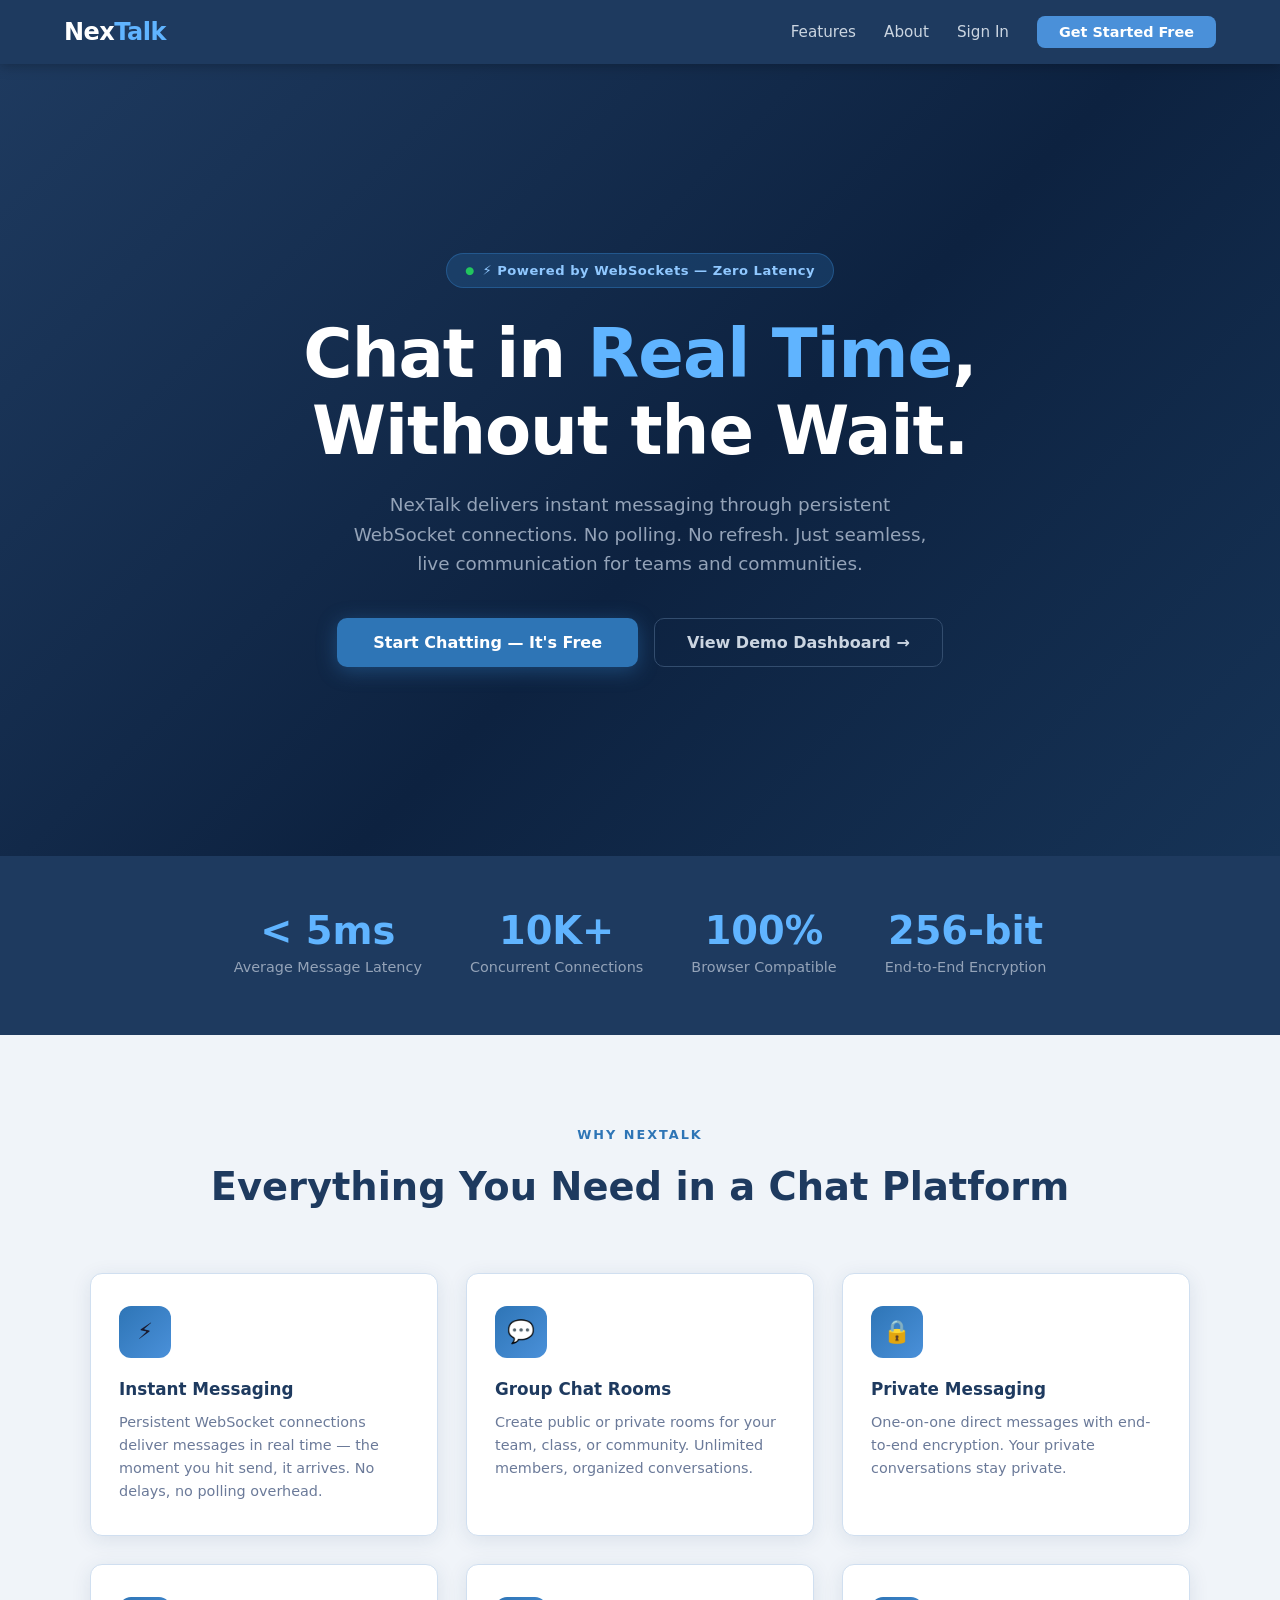
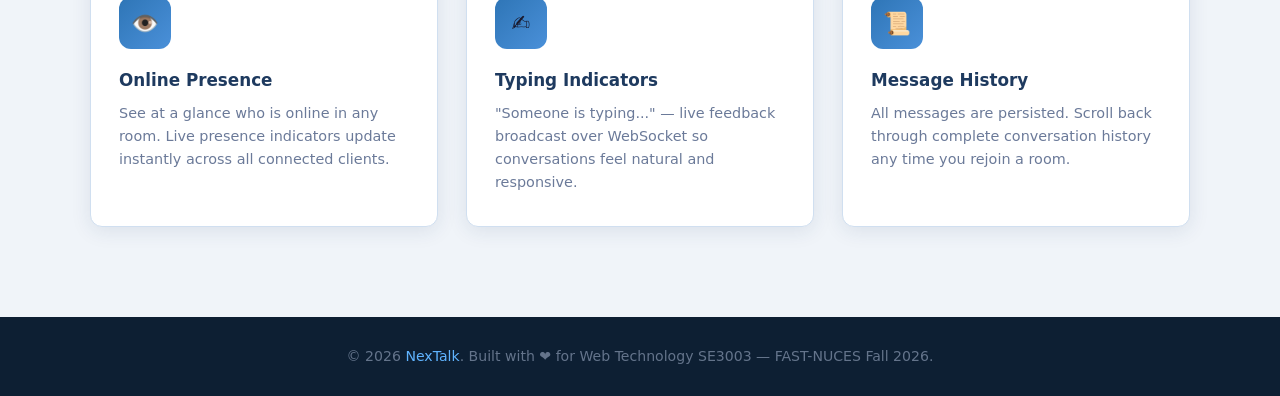
==== html_pages/index.html @ dfcf2781 "feat: NexTalk Phase 1 + Deliverable 2 — Chat Room CRUD Module Phase 1 (existing): - PDO database con" ====
<!DOCTYPE html>
<html lang="en">
<head>
  <meta charset="UTF-8" />
  <meta name="viewport" content="width=device-width, initial-scale=1.0" />
  <title>NexTalk — Real-Time Chat Platform</title>
  <link rel="stylesheet" href="style.css" />
</head>
<body>

  <!-- ── Navigation ── -->
  <nav class="nav">
    <div class="nav-logo">Nex<span>Talk</span></div>
    <div class="nav-links">
      <a href="#features">Features</a>
      <a href="#about">About</a>
      <!-- Auth-aware links (updated by JS) -->
      <a href="auth.html" id="nav-auth-link">Sign In</a>
      <button class="btn-nav" id="nav-cta-btn" onclick="location.href='auth.html'">Get Started Free</button>
    </div>
  </nav>

  <!-- ── Hero ── -->
  <section class="hero">
    <div class="hero-badge">⚡ Powered by WebSockets — Zero Latency</div>
    <h1>Chat in <span>Real Time</span>,<br>Without the Wait.</h1>
    <p>NexTalk delivers instant messaging through persistent WebSocket connections. No polling. No refresh. Just seamless, live communication for teams and communities.</p>
    <div class="hero-cta">
      <button class="btn-primary" id="hero-primary-btn" onclick="location.href='auth.html'">Start Chatting — It's Free</button>
      <button class="btn-outline" onclick="location.href='dashboard.html'">View Demo Dashboard →</button>
    </div>
  </section>

  <!-- ── Stats Bar ── -->
  <div class="stats-bar">
    <div class="stat">
      <div class="stat-num">&lt; 5ms</div>
      <div class="stat-label">Average Message Latency</div>
    </div>
    <div class="stat">
      <div class="stat-num">10K+</div>
      <div class="stat-label">Concurrent Connections</div>
    </div>
    <div class="stat">
      <div class="stat-num">100%</div>
      <div class="stat-label">Browser Compatible</div>
    </div>
    <div class="stat">
      <div class="stat-num">256-bit</div>
      <div class="stat-label">End-to-End Encryption</div>
    </div>
  </div>

  <!-- ── Features ── -->
  <section class="features" id="features">
    <div class="section-label">Why NexTalk</div>
    <h2 class="section-title">Everything You Need in a Chat Platform</h2>
    <div class="features-grid">

      <div class="feature-card">
        <div class="feature-icon">⚡</div>
        <h3>Instant Messaging</h3>
        <p>Persistent WebSocket connections deliver messages in real time — the moment you hit send, it arrives. No delays, no polling overhead.</p>
      </div>

      <div class="feature-card">
        <div class="feature-icon">💬</div>
        <h3>Group Chat Rooms</h3>
        <p>Create public or private rooms for your team, class, or community. Unlimited members, organized conversations.</p>
      </div>

      <div class="feature-card">
        <div class="feature-icon">🔒</div>
        <h3>Private Messaging</h3>
        <p>One-on-one direct messages with end-to-end encryption. Your private conversations stay private.</p>
      </div>

      <div class="feature-card">
        <div class="feature-icon">👁️</div>
        <h3>Online Presence</h3>
        <p>See at a glance who is online in any room. Live presence indicators update instantly across all connected clients.</p>
      </div>

      <div class="feature-card">
        <div class="feature-icon">✍️</div>
        <h3>Typing Indicators</h3>
        <p>"Someone is typing..." — live feedback broadcast over WebSocket so conversations feel natural and responsive.</p>
      </div>

      <div class="feature-card">
        <div class="feature-icon">📜</div>
        <h3>Message History</h3>
        <p>All messages are persisted. Scroll back through complete conversation history any time you rejoin a room.</p>
      </div>

    </div>
  </section>

  <!-- ── Footer ── -->
  <footer>
    <p>© 2026 <span>NexTalk</span>. Built with ❤️ for Web Technology SE3003 — FAST-NUCES Fall 2026.</p>
  </footer>

  <script>
    // ── Check if user is logged in and update navigation ──
    (async function updateNavForAuth() {
      try {
        const res = await fetch('../api/check_auth.php');
        const data = await res.json();

        if (data.authenticated) {
          const user = data.user;

          // Update nav link
          const navLink = document.getElementById('nav-auth-link');
          navLink.textContent = 'Dashboard';
          navLink.href = 'dashboard.html';

          // Update nav CTA button → Logout
          const navCta = document.getElementById('nav-cta-btn');
          navCta.textContent = 'Logout';
          navCta.style.background = 'rgba(231,76,60,.8)';
          navCta.onclick = async function() {
            await fetch('../api/logout.php');
            location.reload();
          };

          // Update hero primary button
          const heroBtn = document.getElementById('hero-primary-btn');
          heroBtn.textContent = 'Go to Dashboard →';
          heroBtn.onclick = function() { location.href = 'dashboard.html'; };
        }
      } catch (e) { /* Not logged in — keep default links */ }
    })();
  </script>

</body>
</html>
---- html_pages/style.css ----
/* =============================================
   NexTalk — Shared Stylesheet
   Web Technology SE3003 | Fall 2026
   ============================================= */

/* --- Reset & Base --- */
*,
*::before,
*::after {
  box-sizing: border-box;
  margin: 0;
  padding: 0;
}

:root {
  --navy: #1e3a5f;
  --blue: #2e75b6;
  --blue-lt: #4a90d9;
  --bg: #f0f4f9;
  --sidebar-bg: #1b2b3a;
  --card: #ffffff;
  --border: #d0dff0;
  --text: #1a1a2e;
  --muted: #6b7a99;
  --online: #22c55e;
  --danger: #e74c3c;
  --shadow: 0 4px 20px rgba(30, 58, 95, 0.1);
  --radius: 12px;
  --font: "Segoe UI", system-ui, -apple-system, sans-serif;
}

body {
  font-family: var(--font);
  background: var(--bg);
  color: var(--text);
  line-height: 1.6;
}
a {
  color: var(--blue);
  text-decoration: none;
}
a:hover {
  text-decoration: underline;
}
img {
  display: block;
  max-width: 100%;
}
button {
  cursor: pointer;
  font-family: var(--font);
}

/* --- Utility --- */
.flex {
  display: flex;
}
.flex-col {
  flex-direction: column;
}
.items-center {
  align-items: center;
}
.justify-between {
  justify-content: space-between;
}
.gap-8 {
  gap: 8px;
}
.gap-16 {
  gap: 16px;
}
.text-center {
  text-align: center;
}
.fw-bold {
  font-weight: 700;
}
.muted {
  color: var(--muted);
  font-size: 0.875rem;
}

/* =============================================
   LANDING PAGE (index.html)
   ============================================= */

/* Navbar */
.nav {
  position: sticky;
  top: 0;
  z-index: 100;
  background: var(--navy);
  padding: 0 5%;
  display: flex;
  align-items: center;
  justify-content: space-between;
  height: 64px;
  box-shadow: 0 2px 12px rgba(0, 0, 0, 0.25);
}
.nav-logo {
  font-size: 1.5rem;
  font-weight: 800;
  color: #fff;
  letter-spacing: -0.5px;
}
.nav-logo span {
  color: #60b4ff;
}
.nav-links {
  display: flex;
  gap: 28px;
  align-items: center;
}
.nav-links a {
  color: #cbd5e1;
  font-size: 0.95rem;
  transition: color 0.2s;
}
.nav-links a:hover {
  color: #fff;
  text-decoration: none;
}
.btn-nav {
  background: var(--blue-lt);
  color: #fff;
  padding: 8px 22px;
  border-radius: 8px;
  border: none;
  font-size: 0.9rem;
  font-weight: 600;
  transition: background 0.2s;
}
.btn-nav:hover {
  background: #3b82c4;
}

/* Hero */
.hero {
  min-height: 88vh;
  background: linear-gradient(
    135deg,
    var(--navy) 0%,
    #0d2240 55%,
    #163356 100%
  );
  display: flex;
  align-items: center;
  justify-content: center;
  text-align: center;
  padding: 60px 5%;
  flex-direction: column;
}
.hero-badge {
  display: inline-flex;
  align-items: center;
  gap: 8px;
  background: rgba(46, 117, 182, 0.25);
  border: 1px solid rgba(46, 117, 182, 0.5);
  color: #90c8ff;
  padding: 6px 18px;
  border-radius: 999px;
  font-size: 0.82rem;
  font-weight: 600;
  letter-spacing: 0.5px;
  margin-bottom: 28px;
}
.hero-badge::before {
  content: "●";
  color: var(--online);
  font-size: 0.65rem;
}
.hero h1 {
  font-size: clamp(2.4rem, 6vw, 4.2rem);
  font-weight: 800;
  color: #fff;
  line-height: 1.15;
  margin-bottom: 20px;
  letter-spacing: -1px;
}
.hero h1 span {
  color: #60b4ff;
}
.hero p {
  font-size: 1.15rem;
  color: #94a3b8;
  max-width: 580px;
  margin: 0 auto 40px;
}
.hero-cta {
  display: flex;
  gap: 16px;
  justify-content: center;
  flex-wrap: wrap;
}
.btn-primary {
  background: var(--blue);
  color: #fff;
  padding: 14px 36px;
  border-radius: 10px;
  border: none;
  font-size: 1rem;
  font-weight: 700;
  box-shadow: 0 4px 20px rgba(46, 117, 182, 0.45);
  transition:
    transform 0.15s,
    box-shadow 0.15s;
}
.btn-primary:hover {
  transform: translateY(-2px);
  box-shadow: 0 8px 28px rgba(46, 117, 182, 0.55);
}
.btn-outline {
  background: transparent;
  color: #cbd5e1;
  padding: 14px 32px;
  border-radius: 10px;
  border: 1.5px solid #334d6e;
  font-size: 1rem;
  font-weight: 600;
  transition:
    border-color 0.2s,
    color 0.2s;
}
.btn-outline:hover {
  border-color: #60b4ff;
  color: #fff;
}

/* Features */
.features {
  padding: 90px 5%;
}
.section-label {
  text-align: center;
  color: var(--blue);
  font-size: 0.8rem;
  font-weight: 700;
  letter-spacing: 2px;
  text-transform: uppercase;
  margin-bottom: 10px;
}
.section-title {
  text-align: center;
  font-size: clamp(1.6rem, 4vw, 2.4rem);
  font-weight: 800;
  color: var(--navy);
  margin-bottom: 56px;
}
.features-grid {
  display: grid;
  grid-template-columns: repeat(auto-fit, minmax(260px, 1fr));
  gap: 28px;
  max-width: 1100px;
  margin: 0 auto;
}
.feature-card {
  background: var(--card);
  border: 1px solid var(--border);
  border-radius: var(--radius);
  padding: 32px 28px;
  box-shadow: var(--shadow);
  transition:
    transform 0.2s,
    box-shadow 0.2s;
}
.feature-card:hover {
  transform: translateY(-4px);
  box-shadow: 0 12px 32px rgba(30, 58, 95, 0.15);
}
.feature-icon {
  width: 52px;
  height: 52px;
  border-radius: 12px;
  background: linear-gradient(135deg, var(--blue), var(--blue-lt));
  display: flex;
  align-items: center;
  justify-content: center;
  font-size: 1.4rem;
  margin-bottom: 18px;
}
.feature-card h3 {
  font-size: 1.05rem;
  font-weight: 700;
  color: var(--navy);
  margin-bottom: 8px;
}
.feature-card p {
  font-size: 0.9rem;
  color: var(--muted);
  line-height: 1.6;
}

/* Stats bar */
.stats-bar {
  background: var(--navy);
  padding: 56px 5%;
  display: flex;
  justify-content: center;
  flex-wrap: wrap;
  gap: 48px;
}
.stat {
  text-align: center;
}
.stat-num {
  font-size: 2.4rem;
  font-weight: 800;
  color: #60b4ff;
  line-height: 1;
}
.stat-label {
  color: #94a3b8;
  font-size: 0.9rem;
  margin-top: 6px;
}

/* Footer */
footer {
  background: #0d1f33;
  color: #64748b;
  text-align: center;
  padding: 28px 5%;
  font-size: 0.88rem;
}
footer span {
  color: #60b4ff;
}

/* =============================================
   AUTH PAGE (auth.html)
   ============================================= */
.auth-page {
  min-height: 100vh;
  background: linear-gradient(135deg, var(--navy) 0%, #0d2240 100%);
  display: flex;
  align-items: center;
  justify-content: center;
  padding: 40px 16px;
}
.auth-card {
  background: #fff;
  border-radius: 20px;
  width: 100%;
  max-width: 460px;
  padding: 44px 40px;
  box-shadow: 0 24px 64px rgba(0, 0, 0, 0.35);
}
.auth-logo {
  text-align: center;
  margin-bottom: 8px;
}
.auth-logo .logo-text {
  font-size: 2rem;
  font-weight: 800;
  color: var(--navy);
}
.auth-logo .logo-text span {
  color: var(--blue);
}
.auth-subtitle {
  text-align: center;
  color: var(--muted);
  font-size: 0.9rem;
  margin-bottom: 28px;
}

/* Tabs */
.auth-tabs {
  display: flex;
  gap: 0;
  margin-bottom: 32px;
  border-radius: 10px;
  overflow: hidden;
  border: 1.5px solid var(--border);
}
.auth-tab {
  flex: 1;
  padding: 11px;
  text-align: center;
  font-size: 0.95rem;
  font-weight: 600;
  cursor: pointer;
  background: #f8fafd;
  color: var(--muted);
  border: none;
  transition:
    background 0.2s,
    color 0.2s;
}
.auth-tab.active {
  background: var(--blue);
  color: #fff;
}

/* Form elements */
.form-group {
  margin-bottom: 20px;
}
.form-label {
  display: block;
  font-size: 0.85rem;
  font-weight: 600;
  color: var(--navy);
  margin-bottom: 7px;
}
.form-input {
  width: 100%;
  padding: 12px 14px;
  border: 1.5px solid var(--border);
  border-radius: 9px;
  font-size: 0.95rem;
  font-family: var(--font);
  color: var(--text);
  background: #f8fafd;
  transition:
    border-color 0.2s,
    box-shadow 0.2s;
  outline: none;
}
.form-input:focus {
  border-color: var(--blue);
  box-shadow: 0 0 0 3px rgba(46, 117, 182, 0.12);
  background: #fff;
}
.form-row {
  display: grid;
  grid-template-columns: 1fr 1fr;
  gap: 14px;
}
.btn-submit {
  width: 100%;
  padding: 13px;
  background: linear-gradient(135deg, var(--navy), var(--blue));
  color: #fff;
  border: none;
  border-radius: 10px;
  font-size: 1rem;
  font-weight: 700;
  letter-spacing: 0.3px;
  margin-top: 8px;
  transition:
    opacity 0.2s,
    transform 0.15s;
  box-shadow: 0 4px 18px rgba(30, 58, 95, 0.3);
}
.btn-submit:hover {
  opacity: 0.92;
  transform: translateY(-1px);
}
.form-footer {
  text-align: center;
  margin-top: 20px;
  font-size: 0.88rem;
  color: var(--muted);
}
.form-footer a {
  color: var(--blue);
  font-weight: 600;
}
.divider {
  display: flex;
  align-items: center;
  gap: 12px;
  margin: 20px 0;
}
.divider::before,
.divider::after {
  content: "";
  flex: 1;
  height: 1px;
  background: var(--border);
}
.divider span {
  color: var(--muted);
  font-size: 0.8rem;
}
.checkbox-row {
  display: flex;
  align-items: center;
  gap: 8px;
  margin-bottom: 20px;
}
.checkbox-row input {
  accent-color: var(--blue);
  width: 16px;
  height: 16px;
}
.checkbox-row label {
  font-size: 0.87rem;
  color: var(--muted);
}
.form-panel {
  display: none;
}
.form-panel.active {
  display: block;
}

/* =============================================
   DASHBOARD PAGE (dashboard.html)
   ============================================= */
.app-shell {
  display: flex;
  height: 100vh;
  overflow: hidden;
  background: var(--sidebar-bg);
}

/* Sidebar */
.sidebar {
  width: 280px;
  flex-shrink: 0;
  background: #1b2b3a;
  display: flex;
  flex-direction: column;
  border-right: 1px solid rgba(255, 255, 255, 0.07);
}
.sidebar-header {
  padding: 18px 20px;
  display: flex;
  align-items: center;
  justify-content: space-between;
  border-bottom: 1px solid rgba(255, 255, 255, 0.07);
}
.sidebar-logo {
  font-size: 1.3rem;
  font-weight: 800;
  color: #fff;
}
.sidebar-logo span {
  color: #60b4ff;
}
.sidebar-search {
  padding: 14px 16px;
  border-bottom: 1px solid rgba(255, 255, 255, 0.07);
}
.search-input {
  width: 100%;
  background: rgba(255, 255, 255, 0.07);
  border: 1px solid rgba(255, 255, 255, 0.1);
  border-radius: 8px;
  padding: 8px 12px;
  color: #cbd5e1;
  font-size: 0.875rem;
  outline: none;
  font-family: var(--font);
}
.search-input::placeholder {
  color: #64748b;
}
.search-input:focus {
  border-color: rgba(46, 117, 182, 0.6);
  background: rgba(255, 255, 255, 0.1);
}

.sidebar-section {
  padding: 14px 16px 6px;
  font-size: 0.72rem;
  font-weight: 700;
  text-transform: uppercase;
  letter-spacing: 1.2px;
  color: #4a6178;
}
.room-list {
  flex: 1;
  overflow-y: auto;
  padding-bottom: 10px;
}
.room-item {
  display: flex;
  align-items: center;
  gap: 12px;
  padding: 10px 16px;
  cursor: pointer;
  border-radius: 8px;
  margin: 2px 8px;
  transition: background 0.15s;
}
.room-item:hover {
  background: rgba(255, 255, 255, 0.06);
}
.room-item.active {
  background: rgba(46, 117, 182, 0.25);
  border-left: 3px solid var(--blue);
}
.room-avatar {
  width: 38px;
  height: 38px;
  border-radius: 10px;
  background: linear-gradient(135deg, var(--blue), var(--blue-lt));
  display: flex;
  align-items: center;
  justify-content: center;
  font-size: 0.95rem;
  flex-shrink: 0;
  position: relative;
}
.room-avatar.user-av {
  border-radius: 50%;
}
.online-dot {
  position: absolute;
  bottom: 0;
  right: 0;
  width: 10px;
  height: 10px;
  border-radius: 50%;
  background: var(--online);
  border: 2px solid #1b2b3a;
}
.room-info {
  flex: 1;
  min-width: 0;
}
.room-name {
  font-size: 0.9rem;
  font-weight: 600;
  color: #e2e8f0;
  white-space: nowrap;
  overflow: hidden;
  text-overflow: ellipsis;
}
.room-preview {
  font-size: 0.78rem;
  color: #64748b;
  white-space: nowrap;
  overflow: hidden;
  text-overflow: ellipsis;
}
.room-meta {
  display: flex;
  flex-direction: column;
  align-items: flex-end;
  gap: 4px;
}
.room-time {
  font-size: 0.72rem;
  color: #4a6178;
}
.unread-badge {
  background: var(--blue);
  color: #fff;
  font-size: 0.7rem;
  font-weight: 700;
  padding: 1px 7px;
  border-radius: 999px;
}

/* User profile at sidebar bottom */
.sidebar-user {
  padding: 14px 16px;
  border-top: 1px solid rgba(255, 255, 255, 0.07);
  display: flex;
  align-items: center;
  gap: 12px;
}
.user-av-sm {
  width: 36px;
  height: 36px;
  border-radius: 50%;
  background: linear-gradient(135deg, #e74c3c, #c0392b);
  display: flex;
  align-items: center;
  justify-content: center;
  font-size: 0.85rem;
  color: #fff;
  font-weight: 700;
  flex-shrink: 0;
}
.user-info {
  flex: 1;
  min-width: 0;
}
.user-name {
  font-size: 0.875rem;
  font-weight: 600;
  color: #e2e8f0;
}
.user-role-badge {
  display: inline-flex;
  align-items: center;
  gap: 6px;
  margin-top: 2px;
  background: rgba(96, 180, 255, 0.16);
  border: 1px solid rgba(96, 180, 255, 0.32);
  color: #a7d4ff;
  border-radius: 999px;
  padding: 1px 8px;
  font-size: 0.68rem;
  font-weight: 700;
  letter-spacing: 0.3px;
  text-transform: uppercase;
}
.user-status {
  font-size: 0.75rem;
  color: var(--online);
}

/* Chat Area */
.chat-area {
  flex: 1;
  display: flex;
  flex-direction: column;
  background: var(--bg);
  overflow: hidden;
}
.chat-header {
  padding: 16px 24px;
  background: var(--card);
  border-bottom: 1px solid var(--border);
  display: flex;
  align-items: center;
  justify-content: space-between;
  box-shadow: 0 1px 4px rgba(0, 0, 0, 0.06);
}
.chat-header-info {
  display: flex;
  align-items: center;
  gap: 12px;
}
.chat-room-icon {
  width: 42px;
  height: 42px;
  border-radius: 10px;
  background: linear-gradient(135deg, var(--navy), var(--blue));
  display: flex;
  align-items: center;
  justify-content: center;
  font-size: 1.1rem;
  color: #fff;
}
.chat-room-name {
  font-size: 1rem;
  font-weight: 700;
  color: var(--navy);
}
.chat-room-meta {
  font-size: 0.8rem;
  color: var(--muted);
}
.chat-actions {
  display: flex;
  gap: 10px;
}
.icon-btn {
  width: 36px;
  height: 36px;
  border-radius: 8px;
  border: 1.5px solid var(--border);
  background: var(--card);
  display: flex;
  align-items: center;
  justify-content: center;
  font-size: 0.95rem;
  color: var(--muted);
  transition:
    background 0.15s,
    color 0.15s;
}
.icon-btn:hover {
  background: var(--bg);
  color: var(--navy);
}

/* Messages */
.messages-area {
  flex: 1;
  overflow-y: auto;
  padding: 24px;
  display: flex;
  flex-direction: column;
  gap: 18px;
}
.msg-group {
  display: flex;
  gap: 12px;
  align-items: flex-start;
}
.msg-group.own {
  flex-direction: row-reverse;
}
.msg-av {
  width: 36px;
  height: 36px;
  border-radius: 50%;
  display: flex;
  align-items: center;
  justify-content: center;
  font-size: 0.85rem;
  font-weight: 700;
  flex-shrink: 0;
  color: #fff;
}
.msg-body {
  max-width: 65%;
  display: flex;
  flex-direction: column;
  gap: 4px;
}
.msg-group.own .msg-body {
  align-items: flex-end;
}
.msg-sender {
  font-size: 0.78rem;
  font-weight: 600;
  color: var(--muted);
  padding: 0 4px;
}
.msg-bubble {
  background: var(--card);
  border: 1px solid var(--border);
  border-radius: 16px 16px 16px 4px;
  padding: 10px 16px;
  font-size: 0.9rem;
  line-height: 1.55;
  box-shadow: 0 1px 4px rgba(0, 0, 0, 0.06);
}
.msg-group.own .msg-bubble {
  background: linear-gradient(135deg, var(--navy), var(--blue));
  color: #fff;
  border: none;
  border-radius: 16px 16px 4px 16px;
}
.msg-time {
  font-size: 0.72rem;
  color: var(--muted);
  padding: 0 4px;
}

/* Typing indicator */
.typing-indicator {
  padding: 0 24px 8px;
  font-size: 0.8rem;
  color: var(--muted);
  min-height: 24px;
  display: flex;
  align-items: center;
  gap: 6px;
}
.typing-dots span {
  display: inline-block;
  width: 6px;
  height: 6px;
  border-radius: 50%;
  background: var(--muted);
  margin: 0 1px;
  animation: bounce 0.9s infinite ease-in-out;
}
.typing-dots span:nth-child(2) {
  animation-delay: 0.15s;
}
.typing-dots span:nth-child(3) {
  animation-delay: 0.3s;
}
@keyframes bounce {
  0%,
  80%,
  100% {
    transform: translateY(0);
  }
  40% {
    transform: translateY(-5px);
  }
}

/* Input area */
.chat-input-area {
  padding: 16px 24px;
  background: var(--card);
  border-top: 1px solid var(--border);
  display: flex;
  align-items: center;
  gap: 12px;
}
.chat-input {
  flex: 1;
  border: 1.5px solid var(--border);
  border-radius: 10px;
  padding: 11px 16px;
  font-size: 0.95rem;
  font-family: var(--font);
  outline: none;
  background: var(--bg);
  color: var(--text);
  transition: border-color 0.2s;
}
.chat-input:focus {
  border-color: var(--blue);
  background: #fff;
}
.send-btn {
  width: 42px;
  height: 42px;
  border-radius: 10px;
  background: var(--blue);
  border: none;
  color: #fff;
  display: flex;
  align-items: center;
  justify-content: center;
  font-size: 1rem;
  flex-shrink: 0;
  box-shadow: 0 2px 12px rgba(46, 117, 182, 0.4);
  transition:
    background 0.2s,
    transform 0.15s;
}
.send-btn:hover {
  background: var(--navy);
  transform: scale(1.05);
}

/* Right Panel */
.right-panel {
  width: 240px;
  flex-shrink: 0;
  background: var(--card);
  border-left: 1px solid var(--border);
  display: flex;
  flex-direction: column;
  overflow-y: auto;
}
.panel-section {
  padding: 18px 16px;
}
.panel-title {
  font-size: 0.72rem;
  font-weight: 700;
  text-transform: uppercase;
  letter-spacing: 1.2px;
  color: var(--muted);
  margin-bottom: 14px;
}
.member-item {
  display: flex;
  align-items: center;
  gap: 10px;
  padding: 7px 0;
}
.member-av {
  width: 30px;
  height: 30px;
  border-radius: 50%;
  display: flex;
  align-items: center;
  justify-content: center;
  font-size: 0.75rem;
  font-weight: 700;
  color: #fff;
  flex-shrink: 0;
  position: relative;
}
.member-name {
  font-size: 0.875rem;
  font-weight: 500;
  color: var(--text);
}
.member-role {
  font-size: 0.72rem;
  color: var(--muted);
}
.role-action-btn {
  width: 100%;
  border: 1px solid var(--border);
  background: var(--bg);
  color: var(--navy);
  border-radius: 8px;
  padding: 9px 10px;
  margin-bottom: 8px;
  font-size: 0.82rem;
  font-weight: 700;
  transition:
    background 0.2s,
    border-color 0.2s,
    transform 0.12s;
}
.role-action-btn:hover {
  background: #e7eff8;
  border-color: #b9cde5;
  transform: translateY(-1px);
}
.role-action-btn:disabled {
  cursor: not-allowed;
}
.panel-divider {
  height: 1px;
  background: var(--border);
  margin: 0 16px;
}

/* =============================================
   AUTH TOAST NOTIFICATIONS
   ============================================= */
.auth-toast {
  padding: 0;
  max-height: 0;
  overflow: hidden;
  border-radius: 9px;
  font-size: 0.88rem;
  font-weight: 600;
  text-align: center;
  transition: all 0.35s cubic-bezier(0.4, 0, 0.2, 1);
  margin-bottom: 0;
}
.auth-toast.visible {
  padding: 12px 16px;
  max-height: 80px;
  margin-bottom: 20px;
}
.auth-toast.error {
  background: rgba(231, 76, 60, 0.1);
  border: 1.5px solid rgba(231, 76, 60, 0.35);
  color: #c0392b;
}
.auth-toast.success {
  background: rgba(34, 197, 94, 0.1);
  border: 1.5px solid rgba(34, 197, 94, 0.35);
  color: #16a34a;
}

/* =============================================
   AUTH GUARD — Full-page loading screen
   ============================================= */
.auth-guard {
  position: fixed;
  inset: 0;
  z-index: 9999;
  background: linear-gradient(135deg, var(--navy) 0%, #0d2240 100%);
  display: flex;
  align-items: center;
  justify-content: center;
}
.guard-content {
  text-align: center;
  color: #94a3b8;
  font-size: 0.95rem;
}
.guard-logo {
  font-size: 2.2rem;
  font-weight: 800;
  color: #fff;
  margin-bottom: 28px;
  letter-spacing: -0.5px;
}
.guard-logo span {
  color: #60b4ff;
}

.guard-spinner {
  width: 40px;
  height: 40px;
  border: 3.5px solid rgba(255, 255, 255, 0.12);
  border-top-color: #60b4ff;
  border-radius: 50%;
  margin: 0 auto 18px;
  animation: spin 0.8s linear infinite;
}
@keyframes spin {
  to {
    transform: rotate(360deg);
  }
}

/* =============================================
   LOGOUT BUTTON (sidebar)
   ============================================= */
.logout-btn {
  transition:
    background 0.2s,
    transform 0.15s !important;
}
.logout-btn:hover {
  background: rgba(231, 76, 60, 0.3) !important;
  transform: scale(1.08);
}

/* =============================================
   MANAGE ROOMS PAGE (manage_rooms.html)
   ============================================= */

/* Page wrapper */
.rooms-page {
  min-height: 100vh;
  background: linear-gradient(160deg, #0d1f33 0%, #1b2b3a 40%, #0d2240 100%);
}

/* Navigation bar */
.rooms-nav {
  position: sticky;
  top: 0;
  z-index: 100;
  background: rgba(27, 43, 58, 0.95);
  backdrop-filter: blur(12px);
  padding: 0 28px;
  display: flex;
  align-items: center;
  justify-content: space-between;
  height: 60px;
  border-bottom: 1px solid rgba(255, 255, 255, 0.07);
  box-shadow: 0 2px 16px rgba(0, 0, 0, 0.3);
}
.rooms-nav-left {
  display: flex;
  align-items: center;
  gap: 14px;
}
.rooms-nav-divider {
  color: rgba(255, 255, 255, 0.15);
  font-size: 1.4rem;
  font-weight: 300;
}
.rooms-nav-title {
  color: #94a3b8;
  font-size: 0.9rem;
  font-weight: 600;
  letter-spacing: 0.3px;
}
.rooms-nav-right {
  display: flex;
  align-items: center;
  gap: 14px;
}
.rooms-nav-user {
  color: #64748b;
  font-size: 0.82rem;
  font-weight: 500;
}
.btn-back-dashboard {
  background: rgba(46, 117, 182, 0.15);
  border: 1px solid rgba(46, 117, 182, 0.35);
  color: #90c8ff;
  padding: 7px 16px;
  border-radius: 8px;
  font-size: 0.82rem;
  font-weight: 600;
  text-decoration: none;
  transition: all 0.2s;
}
.btn-back-dashboard:hover {
  background: rgba(46, 117, 182, 0.3);
  color: #fff;
  text-decoration: none;
}
.btn-logout-sm {
  width: 36px;
  height: 36px;
  border-radius: 8px;
  border: 1px solid rgba(231, 76, 60, 0.3);
  background: rgba(231, 76, 60, 0.1);
  color: #e74c3c;
  display: flex;
  align-items: center;
  justify-content: center;
  font-size: 0.95rem;
  cursor: pointer;
  transition: all 0.2s;
}
.btn-logout-sm:hover {
  background: rgba(231, 76, 60, 0.25);
  transform: scale(1.05);
}

/* Fixed toast for rooms page */
.rooms-toast-fixed {
  position: fixed;
  top: 72px;
  left: 50%;
  transform: translateX(-50%);
  z-index: 1000;
  min-width: 320px;
  max-width: 500px;
  box-shadow: 0 8px 32px rgba(0, 0, 0, 0.3);
}

/* Container layout */
.rooms-container {
  display: grid;
  grid-template-columns: 380px 1fr;
  gap: 24px;
  padding: 28px;
  max-width: 1400px;
  margin: 0 auto;
  align-items: start;
}

/* Cards */
.rooms-card {
  background: rgba(255, 255, 255, 0.04);
  border: 1px solid rgba(255, 255, 255, 0.08);
  border-radius: 16px;
  padding: 28px;
  backdrop-filter: blur(8px);
  box-shadow: 0 4px 24px rgba(0, 0, 0, 0.2);
}
.rooms-card-header {
  display: flex;
  align-items: center;
  gap: 14px;
  margin-bottom: 24px;
  padding-bottom: 18px;
  border-bottom: 1px solid rgba(255, 255, 255, 0.06);
}
.rooms-card-icon {
  width: 44px;
  height: 44px;
  border-radius: 12px;
  background: linear-gradient(135deg, var(--blue), var(--blue-lt));
  display: flex;
  align-items: center;
  justify-content: center;
  font-size: 1.2rem;
  flex-shrink: 0;
}
.rooms-card-title {
  font-size: 1.1rem;
  font-weight: 700;
  color: #e2e8f0;
  letter-spacing: -0.3px;
}
.rooms-card-subtitle {
  font-size: 0.8rem;
  color: #64748b;
  margin-top: 2px;
}

/* Form overrides for dark theme */
.rooms-page .form-label {
  color: #94a3b8;
}
.rooms-page .form-input {
  background: rgba(255, 255, 255, 0.06);
  border-color: rgba(255, 255, 255, 0.1);
  color: #e2e8f0;
}
.rooms-page .form-input::placeholder {
  color: #4a6178;
}
.rooms-page .form-input:focus {
  border-color: rgba(46, 117, 182, 0.6);
  box-shadow: 0 0 0 3px rgba(46, 117, 182, 0.15);
  background: rgba(255, 255, 255, 0.08);
}
.form-textarea {
  resize: vertical;
  min-height: 80px;
  font-family: var(--font);
}
.form-hint {
  font-size: 0.72rem;
  color: #4a6178;
  margin-top: 6px;
}
.required-star {
  color: #e74c3c;
}

/* Form actions */
.rooms-form-actions {
  display: flex;
  gap: 12px;
  margin-top: 8px;
}
.rooms-btn-submit {
  flex: 1;
}
.btn-cancel {
  padding: 12px 24px;
  background: rgba(255, 255, 255, 0.06);
  border: 1px solid rgba(255, 255, 255, 0.12);
  color: #94a3b8;
  border-radius: 10px;
  font-size: 0.9rem;
  font-weight: 600;
  cursor: pointer;
  transition: all 0.2s;
}
.btn-cancel:hover {
  background: rgba(255, 255, 255, 0.1);
  color: #e2e8f0;
}

/* Stats card */
.rooms-stats-card {
  margin-top: 20px;
  padding: 22px 28px;
}
.rooms-stats-grid {
  display: grid;
  grid-template-columns: 1fr 1fr;
  gap: 16px;
}
.rooms-stat-item {
  text-align: center;
  padding: 12px;
  background: rgba(46, 117, 182, 0.1);
  border: 1px solid rgba(46, 117, 182, 0.2);
  border-radius: 12px;
}
.rooms-stat-num {
  font-size: 1.8rem;
  font-weight: 800;
  color: #60b4ff;
  line-height: 1;
}
.rooms-stat-label {
  font-size: 0.72rem;
  color: #64748b;
  margin-top: 6px;
  font-weight: 600;
  text-transform: uppercase;
  letter-spacing: 0.5px;
}

/* Refresh button */
.btn-refresh {
  margin-left: auto;
  width: 36px;
  height: 36px;
  border-radius: 8px;
  border: 1px solid rgba(255, 255, 255, 0.1);
  background: rgba(255, 255, 255, 0.04);
  display: flex;
  align-items: center;
  justify-content: center;
  font-size: 0.95rem;
  cursor: pointer;
  transition: all 0.2s;
}
.btn-refresh:hover {
  background: rgba(255, 255, 255, 0.1);
  transform: rotate(180deg);
}

/* Search bar */
.rooms-search-bar {
  margin-bottom: 18px;
}
.rooms-search-input {
  background: rgba(255, 255, 255, 0.06) !important;
  border-color: rgba(255, 255, 255, 0.1) !important;
  color: #e2e8f0 !important;
}
.rooms-search-input::placeholder {
  color: #4a6178 !important;
}

/* Table */
.rooms-table-wrapper {
  overflow-x: auto;
  border-radius: 12px;
  border: 1px solid rgba(255, 255, 255, 0.06);
}
.rooms-table {
  width: 100%;
  border-collapse: collapse;
  font-size: 0.88rem;
}
.rooms-table thead {
  background: rgba(46, 117, 182, 0.15);
}
.rooms-table th {
  padding: 12px 16px;
  text-align: left;
  font-size: 0.72rem;
  font-weight: 700;
  color: #60b4ff;
  text-transform: uppercase;
  letter-spacing: 1px;
  border-bottom: 1px solid rgba(255, 255, 255, 0.08);
  white-space: nowrap;
}
.rooms-table td {
  padding: 14px 16px;
  color: #cbd5e1;
  border-bottom: 1px solid rgba(255, 255, 255, 0.04);
  vertical-align: middle;
}
.rooms-table tbody tr {
  transition: background 0.15s;
}
.rooms-table tbody tr:hover {
  background: rgba(46, 117, 182, 0.08);
}
.rooms-table tbody tr:last-child td {
  border-bottom: none;
}

/* Room row styles */
.room-row-id {
  color: #4a6178;
  font-weight: 600;
  font-size: 0.8rem;
}
.room-row-name {
  font-weight: 700;
  color: #e2e8f0;
  font-size: 0.92rem;
}
.room-row-desc {
  color: #64748b;
  font-size: 0.82rem;
  max-width: 200px;
  overflow: hidden;
  text-overflow: ellipsis;
  white-space: nowrap;
}
.room-creator-badge {
  display: inline-flex;
  align-items: center;
  background: rgba(96, 180, 255, 0.12);
  border: 1px solid rgba(96, 180, 255, 0.25);
  color: #a7d4ff;
  border-radius: 999px;
  padding: 3px 10px;
  font-size: 0.75rem;
  font-weight: 600;
}
.room-row-date {
  color: #4a6178;
  font-size: 0.8rem;
  white-space: nowrap;
}
.room-row-actions {
  display: flex;
  gap: 8px;
  white-space: nowrap;
}

/* Editing highlight */
.room-row.editing {
  background: rgba(46, 117, 182, 0.15) !important;
  box-shadow: inset 3px 0 0 var(--blue);
}

/* Action buttons */
.btn-action {
  width: 34px;
  height: 34px;
  border-radius: 8px;
  border: 1px solid rgba(255, 255, 255, 0.1);
  background: rgba(255, 255, 255, 0.04);
  display: flex;
  align-items: center;
  justify-content: center;
  font-size: 0.85rem;
  cursor: pointer;
  transition: all 0.2s;
}
.btn-action.btn-edit:hover {
  background: rgba(46, 117, 182, 0.2);
  border-color: rgba(46, 117, 182, 0.4);
  transform: translateY(-1px);
}
.btn-action.btn-delete:hover {
  background: rgba(231, 76, 60, 0.2);
  border-color: rgba(231, 76, 60, 0.4);
  transform: translateY(-1px);
}

/* Empty state */
.rooms-empty-state {
  text-align: center;
  padding: 48px 16px !important;
  color: #4a6178;
  font-size: 0.9rem;
}
.rooms-empty-icon {
  font-size: 2.2rem;
  margin-bottom: 10px;
}

/* =============================================
   DELETE CONFIRMATION MODAL
   ============================================= */
.modal-overlay {
  position: fixed;
  inset: 0;
  z-index: 10000;
  background: rgba(0, 0, 0, 0.6);
  backdrop-filter: blur(4px);
  display: flex;
  align-items: center;
  justify-content: center;
  padding: 20px;
}
.modal-card {
  background: #1b2b3a;
  border: 1px solid rgba(255, 255, 255, 0.1);
  border-radius: 20px;
  padding: 36px 32px;
  max-width: 420px;
  width: 100%;
  text-align: center;
  box-shadow: 0 24px 64px rgba(0, 0, 0, 0.5);
  animation: modalIn 0.25s ease-out;
}
@keyframes modalIn {
  from {
    opacity: 0;
    transform: scale(0.92) translateY(10px);
  }
  to {
    opacity: 1;
    transform: scale(1) translateY(0);
  }
}
.modal-icon {
  font-size: 2.8rem;
  margin-bottom: 16px;
}
.modal-title {
  font-size: 1.15rem;
  font-weight: 700;
  color: #e2e8f0;
  margin-bottom: 10px;
}
.modal-text {
  font-size: 0.88rem;
  color: #94a3b8;
  line-height: 1.6;
  margin-bottom: 24px;
}
.modal-text strong {
  color: #60b4ff;
}
.modal-actions {
  display: flex;
  gap: 12px;
  justify-content: center;
}
.btn-danger {
  padding: 12px 28px;
  background: linear-gradient(135deg, #e74c3c, #c0392b);
  color: #fff;
  border: none;
  border-radius: 10px;
  font-size: 0.9rem;
  font-weight: 700;
  cursor: pointer;
  box-shadow: 0 4px 18px rgba(231, 76, 60, 0.35);
  transition: all 0.2s;
}
.btn-danger:hover {
  transform: translateY(-1px);
  box-shadow: 0 6px 24px rgba(231, 76, 60, 0.45);
}

/* =============================================
   RESPONSIVE — Manage Rooms
   ============================================= */
@media (max-width: 900px) {
  .rooms-container {
    grid-template-columns: 1fr;
    padding: 16px;
  }
  .rooms-form-panel {
    order: -1;
  }
  .rooms-nav {
    padding: 0 16px;
    flex-wrap: wrap;
    height: auto;
    padding: 12px 16px;
    gap: 8px;
  }
  .rooms-nav-user {
    display: none;
  }
  .room-row-desc {
    max-width: 120px;
  }
}

@media (max-width: 600px) {
  .rooms-card {
    padding: 20px 16px;
  }
  .rooms-table th,
  .rooms-table td {
    padding: 10px 10px;
    font-size: 0.8rem;
  }
  .rooms-nav-title {
    display: none;
  }
  .rooms-nav-divider {
    display: none;
  }
}
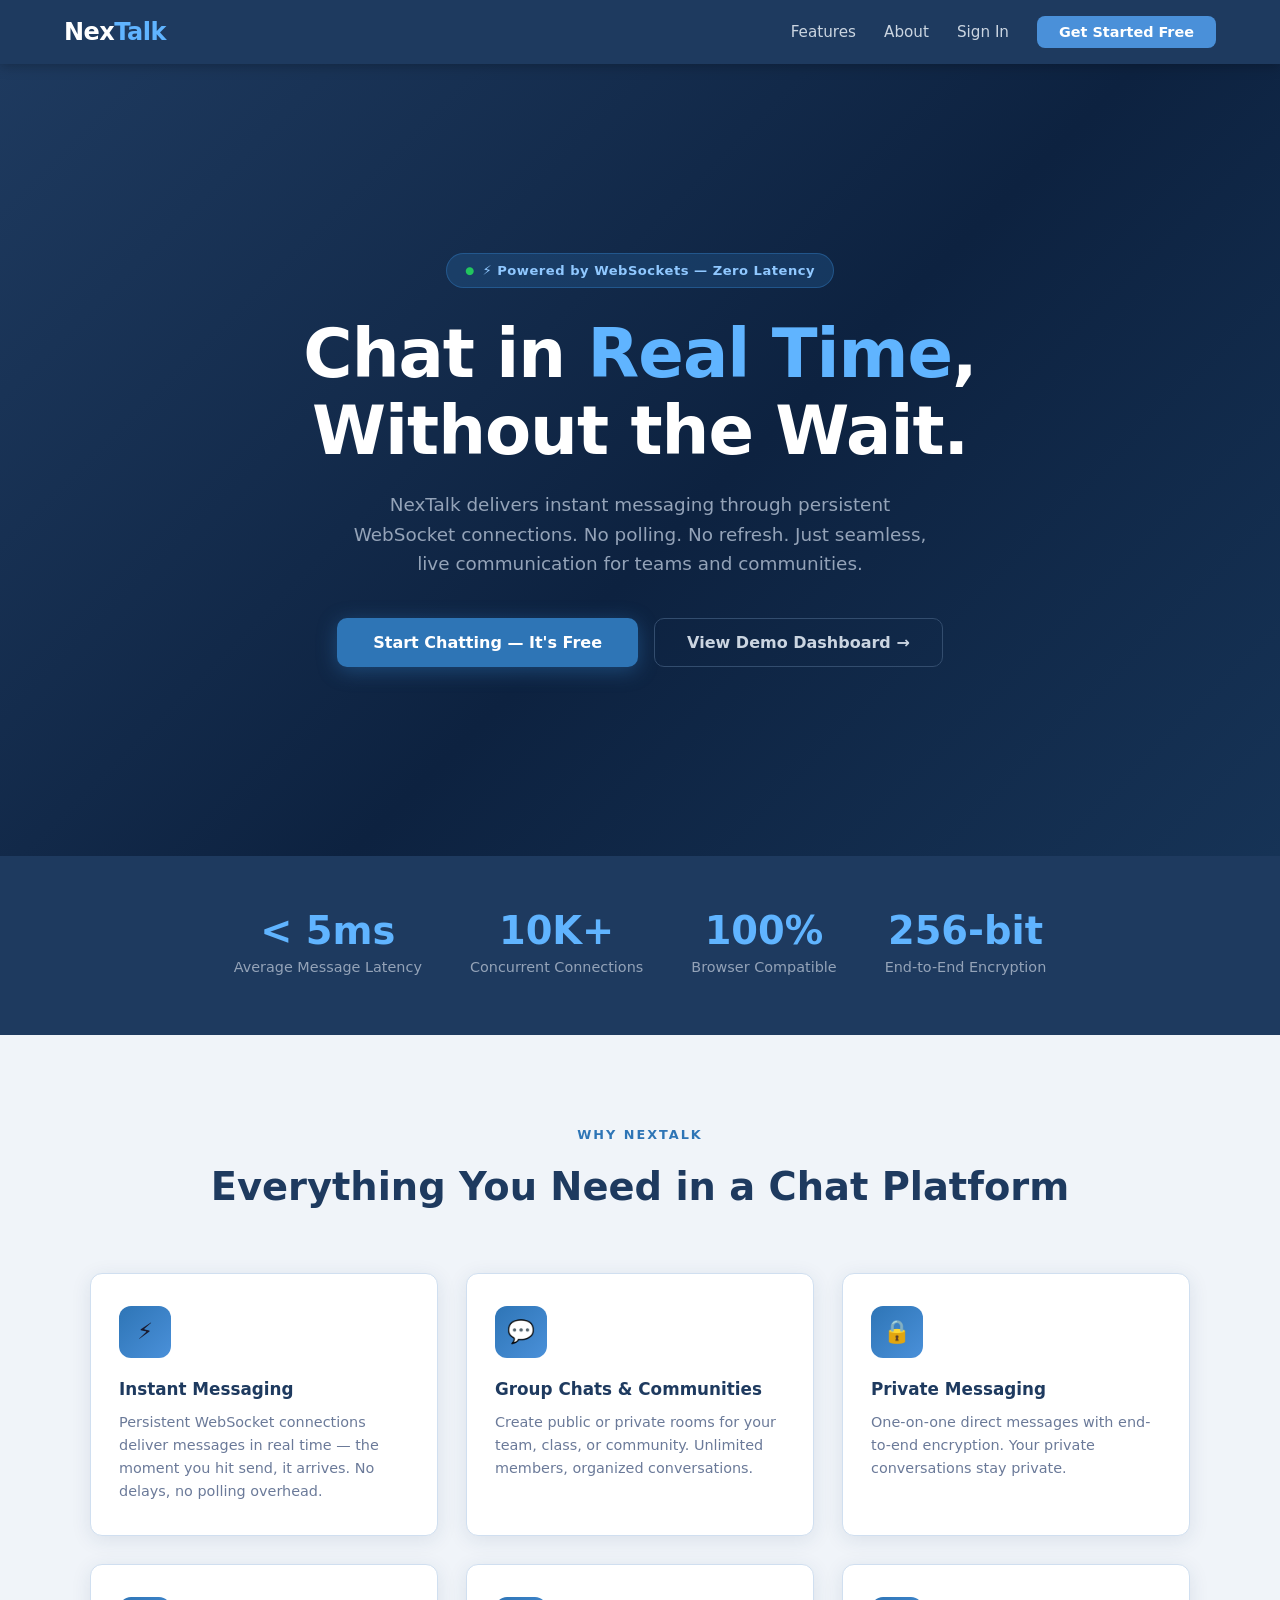
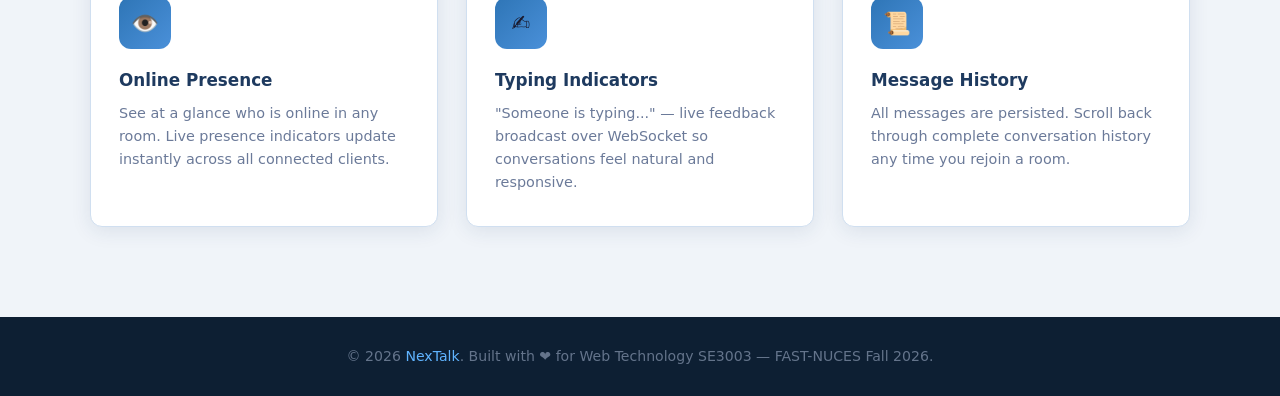
==== commit 4b867dc0: "feat: Phase 4 — WhatsApp-style UI, SSE real-time messaging, and legacy room cleanup - Refactored das" ====
--- a/html_pages/index.html
+++ b/html_pages/index.html
@@ -65,7 +65,7 @@
 
       <div class="feature-card">
         <div class="feature-icon">💬</div>
-        <h3>Group Chat Rooms</h3>
+        <h3>Group Chats & Communities</h3>
         <p>Create public or private rooms for your team, class, or community. Unlimited members, organized conversations.</p>
       </div>
 
--- a/html_pages/style.css
+++ b/html_pages/style.css
@@ -1588,3 +1588,487 @@
     display: none;
   }
 }
+
+/* =============================================
+   ADMIN BADGE (Message Sender)
+   ============================================= */
+.msg-admin-badge {
+  display: inline-flex;
+  align-items: center;
+  gap: 4px;
+  background: linear-gradient(135deg, rgba(34,197,94,0.18), rgba(16,185,129,0.12));
+  border: 1px solid rgba(34,197,94,0.4);
+  color: #4ade80;
+  font-size: 0.62rem;
+  font-weight: 800;
+  text-transform: uppercase;
+  letter-spacing: 0.8px;
+  padding: 2px 8px;
+  border-radius: 999px;
+  margin-left: 6px;
+  vertical-align: middle;
+  line-height: 1;
+  animation: badgePulse 2s ease-in-out infinite;
+}
+.msg-admin-badge::before {
+  content: "⚡";
+  font-size: 0.6rem;
+}
+@keyframes badgePulse {
+  0%, 100% { box-shadow: 0 0 4px rgba(34,197,94,0.2); }
+  50%      { box-shadow: 0 0 10px rgba(34,197,94,0.4); }
+}
+
+/* =============================================
+   MEMBER COUNT — Clickable header element
+   ============================================= */
+.member-count-btn {
+  display: inline-flex;
+  align-items: center;
+  gap: 5px;
+  background: none;
+  border: none;
+  color: var(--blue);
+  font-size: 0.8rem;
+  font-weight: 600;
+  cursor: pointer;
+  padding: 2px 0;
+  transition: color 0.2s;
+}
+.member-count-btn:hover {
+  color: var(--blue-lt);
+  text-decoration: underline;
+}
+.member-count-btn .count-icon {
+  font-size: 0.75rem;
+}
+
+/* =============================================
+   MEMBERS LIST MODAL
+   ============================================= */
+.members-modal-overlay {
+  position: fixed;
+  inset: 0;
+  z-index: 10000;
+  background: rgba(0,0,0,0.65);
+  backdrop-filter: blur(6px);
+  display: flex;
+  align-items: center;
+  justify-content: center;
+  padding: 20px;
+}
+.members-modal-card {
+  background: #1b2b3a;
+  border: 1px solid rgba(255,255,255,0.1);
+  border-radius: 20px;
+  padding: 0;
+  max-width: 420px;
+  width: 100%;
+  box-shadow: 0 24px 64px rgba(0,0,0,0.5);
+  animation: modalIn 0.25s ease-out;
+  overflow: hidden;
+  max-height: 80vh;
+  display: flex;
+  flex-direction: column;
+}
+.members-modal-header {
+  display: flex;
+  align-items: center;
+  justify-content: space-between;
+  padding: 22px 24px 16px;
+  border-bottom: 1px solid rgba(255,255,255,0.07);
+}
+.members-modal-header h3 {
+  font-size: 1.05rem;
+  font-weight: 700;
+  color: #e2e8f0;
+  margin: 0;
+}
+.members-modal-header .members-count-tag {
+  background: rgba(46,117,182,0.2);
+  border: 1px solid rgba(46,117,182,0.35);
+  color: #60b4ff;
+  font-size: 0.72rem;
+  font-weight: 700;
+  padding: 3px 10px;
+  border-radius: 999px;
+  margin-left: 10px;
+}
+.members-modal-close {
+  width: 32px;
+  height: 32px;
+  border-radius: 8px;
+  border: 1px solid rgba(255,255,255,0.1);
+  background: rgba(255,255,255,0.05);
+  color: #94a3b8;
+  font-size: 1rem;
+  cursor: pointer;
+  display: flex;
+  align-items: center;
+  justify-content: center;
+  transition: all 0.2s;
+}
+.members-modal-close:hover {
+  background: rgba(231,76,60,0.2);
+  border-color: rgba(231,76,60,0.4);
+  color: #e74c3c;
+}
+.members-modal-list {
+  padding: 12px 16px 20px;
+  overflow-y: auto;
+  flex: 1;
+}
+.members-modal-item {
+  display: flex;
+  align-items: center;
+  gap: 12px;
+  padding: 10px 8px;
+  border-radius: 10px;
+  transition: background 0.15s;
+}
+.members-modal-item:hover {
+  background: rgba(255,255,255,0.04);
+}
+.members-modal-av {
+  width: 36px;
+  height: 36px;
+  border-radius: 50%;
+  display: flex;
+  align-items: center;
+  justify-content: center;
+  font-size: 0.85rem;
+  font-weight: 700;
+  color: #fff;
+  flex-shrink: 0;
+}
+.members-modal-info {
+  flex: 1;
+  min-width: 0;
+}
+.members-modal-name {
+  font-size: 0.88rem;
+  font-weight: 600;
+  color: #e2e8f0;
+}
+.members-modal-username {
+  font-size: 0.72rem;
+  color: #64748b;
+}
+.members-modal-badges {
+  display: flex;
+  gap: 5px;
+  flex-shrink: 0;
+}
+.member-badge-system {
+  font-size: 0.62rem;
+  font-weight: 800;
+  text-transform: uppercase;
+  letter-spacing: 0.6px;
+  padding: 3px 8px;
+  border-radius: 999px;
+}
+.member-badge-system.admin {
+  background: linear-gradient(135deg, rgba(34,197,94,0.18), rgba(16,185,129,0.12));
+  border: 1px solid rgba(34,197,94,0.4);
+  color: #4ade80;
+}
+.member-badge-system.moderator {
+  background: rgba(168,85,247,0.15);
+  border: 1px solid rgba(168,85,247,0.35);
+  color: #c084fc;
+}
+.member-badge-chat {
+  font-size: 0.62rem;
+  font-weight: 700;
+  text-transform: uppercase;
+  letter-spacing: 0.5px;
+  padding: 3px 8px;
+  border-radius: 999px;
+  background: rgba(96,180,255,0.12);
+  border: 1px solid rgba(96,180,255,0.25);
+  color: #a7d4ff;
+}
+
+/* =============================================
+   WHATSAPP FEATURES — Message Ticks
+   ============================================= */
+.msg-ticks { display:inline-flex; margin-left:4px; font-size:0.7rem; vertical-align:middle; }
+.msg-ticks.sent { color:#94a3b8; }
+.msg-ticks.delivered { color:#94a3b8; }
+.msg-ticks.read { color:#53bdeb; }
+
+/* =============================================
+   WHATSAPP FEATURES — Media in Messages
+   ============================================= */
+.msg-media { margin-bottom:6px; max-width:280px; border-radius:10px; overflow:hidden; }
+.msg-media img { width:100%; display:block; cursor:pointer; transition:transform 0.2s; }
+.msg-media img:hover { transform:scale(1.02); }
+.msg-media-doc {
+  display:flex; align-items:center; gap:10px;
+  padding:10px 14px; background:rgba(0,0,0,0.06);
+  border-radius:10px; cursor:pointer; transition:background 0.2s;
+}
+.msg-media-doc:hover { background:rgba(0,0,0,0.1); }
+.msg-media-doc .doc-icon { font-size:1.4rem; }
+.msg-media-doc .doc-name { font-size:0.82rem; color:var(--navy); font-weight:600; word-break:break-all; }
+.msg-group.own .msg-media-doc .doc-name { color:#e2e8f0; }
+.msg-group.own .msg-media-doc { background:rgba(255,255,255,0.1); }
+.msg-media audio { width:100%; max-width:260px; height:36px; }
+
+/* =============================================
+   WHATSAPP FEATURES — Reply Quote
+   ============================================= */
+.msg-reply-quote {
+  background:rgba(46,117,182,0.1); border-left:3px solid var(--blue);
+  border-radius:6px; padding:6px 10px; margin-bottom:4px;
+  font-size:0.78rem; cursor:pointer;
+}
+.msg-reply-quote .reply-sender { font-weight:700; color:var(--blue); margin-bottom:2px; }
+.msg-reply-quote .reply-text { color:var(--muted); white-space:nowrap; overflow:hidden; text-overflow:ellipsis; max-width:200px; }
+.msg-group.own .msg-reply-quote { background:rgba(255,255,255,0.1); border-left-color:#60b4ff; }
+.msg-group.own .msg-reply-quote .reply-sender { color:#60b4ff; }
+.msg-group.own .msg-reply-quote .reply-text { color:rgba(255,255,255,0.7); }
+
+/* Forwarded label */
+.msg-forwarded { font-size:0.7rem; color:var(--muted); font-style:italic; margin-bottom:2px; display:flex; align-items:center; gap:3px; }
+.msg-group.own .msg-forwarded { color:rgba(255,255,255,0.6); }
+
+/* =============================================
+   WHATSAPP FEATURES — Context Menu
+   ============================================= */
+.msg-context-menu {
+  position:absolute; z-index:9999;
+  background:#1b2b3a; border:1px solid rgba(255,255,255,0.12);
+  border-radius:10px; padding:6px 0; min-width:160px;
+  box-shadow:0 8px 32px rgba(0,0,0,0.5); animation:modalIn 0.15s ease-out;
+}
+.msg-context-item {
+  padding:8px 16px; font-size:0.82rem; color:#cbd5e1;
+  cursor:pointer; display:flex; align-items:center; gap:8px;
+  transition:background 0.12s;
+}
+.msg-context-item:hover { background:rgba(255,255,255,0.08); }
+.msg-context-item.danger { color:#e74c3c; }
+.msg-context-item.danger:hover { background:rgba(231,76,60,0.15); }
+
+/* =============================================
+   WHATSAPP FEATURES — Reply Bar
+   ============================================= */
+.reply-bar {
+  display:flex; align-items:center; gap:10px;
+  padding:8px 16px; background:var(--card); border-top:1px solid var(--border);
+  animation:slideUp 0.2s ease-out;
+}
+@keyframes slideUp { from{transform:translateY(100%);opacity:0} to{transform:translateY(0);opacity:1} }
+.reply-bar-content {
+  flex:1; background:rgba(46,117,182,0.08);
+  border-left:3px solid var(--blue); border-radius:6px; padding:6px 10px;
+}
+.reply-bar-sender { font-size:0.75rem; font-weight:700; color:var(--blue); }
+.reply-bar-text { font-size:0.8rem; color:var(--muted); white-space:nowrap; overflow:hidden; text-overflow:ellipsis; }
+.reply-bar-close {
+  width:28px; height:28px; border-radius:50%; border:none;
+  background:rgba(0,0,0,0.06); color:var(--muted); font-size:0.9rem;
+  cursor:pointer; display:flex; align-items:center; justify-content:center;
+}
+.reply-bar-close:hover { background:rgba(231,76,60,0.15); color:#e74c3c; }
+
+/* =============================================
+   WHATSAPP FEATURES — Typing Indicator
+   ============================================= */
+.typing-bar {
+  padding:0 24px; font-size:0.78rem; color:var(--online);
+  min-height:20px; transition:opacity 0.2s;
+}
+
+/* =============================================
+   WHATSAPP FEATURES — Online Status
+   ============================================= */
+.online-status-dot {
+  width:8px; height:8px; border-radius:50%; display:inline-block;
+  margin-right:4px; vertical-align:middle;
+}
+.online-status-dot.online { background:var(--online); box-shadow:0 0 6px rgba(34,197,94,0.5); }
+.online-status-dot.offline { background:#64748b; }
+.chat-header-status { font-size:0.75rem; color:var(--online); }
+.chat-header-status.offline { color:var(--muted); }
+
+/* =============================================
+   WHATSAPP FEATURES — Attachment & Input
+   ============================================= */
+.attach-btn {
+  width:38px; height:38px; border-radius:10px; border:1.5px solid var(--border);
+  background:var(--bg); color:var(--muted); font-size:1.1rem;
+  cursor:pointer; display:flex; align-items:center; justify-content:center;
+  transition:all 0.15s; flex-shrink:0;
+}
+.attach-btn:hover { background:var(--card); color:var(--blue); border-color:var(--blue); }
+.file-preview-bar {
+  display:flex; align-items:center; gap:8px; padding:6px 16px;
+  background:var(--card); border-top:1px solid var(--border);
+  font-size:0.8rem; color:var(--muted);
+}
+.file-preview-bar .file-preview-name { flex:1; white-space:nowrap; overflow:hidden; text-overflow:ellipsis; }
+
+/* =============================================
+   WHATSAPP FEATURES — Forward Modal
+   ============================================= */
+.forward-modal-list { max-height:300px; overflow-y:auto; }
+.forward-conv-item {
+  display:flex; align-items:center; gap:10px; padding:10px 12px;
+  cursor:pointer; border-radius:8px; transition:background 0.12s;
+}
+.forward-conv-item:hover { background:rgba(255,255,255,0.06); }
+.forward-conv-icon {
+  width:36px; height:36px; border-radius:10px;
+  background:linear-gradient(135deg, var(--blue), var(--blue-lt));
+  display:flex; align-items:center; justify-content:center; font-size:0.9rem; flex-shrink:0;
+}
+.forward-conv-name { font-size:0.88rem; color:#e2e8f0; font-weight:600; }
+
+/* =============================================
+   WHATSAPP FEATURES — Search Bar in Sidebar
+   ============================================= */
+.sidebar-search-box {
+  padding:10px 14px; border-bottom:1px solid rgba(255,255,255,0.07);
+}
+.sidebar-search-input {
+  width:100%; padding:8px 12px 8px 32px;
+  background:rgba(255,255,255,0.07); border:1px solid rgba(255,255,255,0.1);
+  border-radius:8px; color:#cbd5e1; font-size:0.82rem;
+  outline:none; font-family:var(--font);
+  background-image:url("data:image/svg+xml,%3Csvg xmlns='http://www.w3.org/2000/svg' width='14' height='14' viewBox='0 0 24 24' fill='none' stroke='%234a6178' stroke-width='2'%3E%3Ccircle cx='11' cy='11' r='8'/%3E%3Cpath d='M21 21l-4.35-4.35'/%3E%3C/svg%3E");
+  background-repeat:no-repeat; background-position:10px center;
+}
+.sidebar-search-input::placeholder { color:#4a6178; }
+.sidebar-search-input:focus { border-color:rgba(46,117,182,0.5); background-color:rgba(255,255,255,0.1); }
+
+/* Unread badge on sidebar items */
+.room-unread {
+  background:var(--online); color:#fff; font-size:0.68rem; font-weight:700;
+  padding:1px 7px; border-radius:999px; min-width:18px; text-align:center;
+}
+
+/* Chat header action buttons */
+.chat-header-actions { display:flex; gap:6px; }
+.chat-action-btn {
+  padding:6px 12px; border-radius:8px; border:1px solid var(--border);
+  background:var(--card); font-size:0.75rem; font-weight:600;
+  color:var(--muted); cursor:pointer; transition:all 0.15s;
+}
+.chat-action-btn:hover { background:var(--bg); color:var(--navy); }
+.chat-action-btn.danger { color:#e74c3c; border-color:rgba(231,76,60,0.3); }
+.chat-action-btn.danger:hover { background:rgba(231,76,60,0.1); }
+
+/* Image lightbox */
+.lightbox-overlay {
+  position:fixed; inset:0; z-index:20000;
+  background:rgba(0,0,0,0.9); display:flex;
+  align-items:center; justify-content:center;
+  cursor:pointer; animation:fadeIn 0.2s;
+}
+@keyframes fadeIn { from{opacity:0} to{opacity:1} }
+.lightbox-overlay img { max-width:90vw; max-height:90vh; border-radius:8px; }
+
+/* =============================================
+   WHATSAPP FEATURES — Message Clustering
+   ============================================= */
+/* Reduce gap between clustered messages */
+.msg-row.clustered { margin-top: -4px; }
+
+/* --- Other users (left side) ---
+   Base bubble radius: 16px 16px 16px 4px (bottom-left is the "tail")
+   cluster-start: flatten bottom-left (remove tail, next msg continues)
+   cluster-mid:   flatten top-left AND bottom-left (both sides stitched)
+   cluster-end:   flatten top-left (stitched to previous), restore tail */
+.msg-group:not(.own).cluster-start .msg-bubble { border-bottom-left-radius: 4px; }
+.msg-group:not(.own).cluster-mid .msg-bubble   { border-top-left-radius: 4px; border-bottom-left-radius: 4px; }
+.msg-group:not(.own).cluster-end .msg-bubble   { border-top-left-radius: 4px; }
+
+/* --- Own messages (right side) ---
+   Base bubble radius: 16px 16px 4px 16px (bottom-right is the "tail")
+   cluster-start: flatten bottom-right (remove tail, next msg continues)
+   cluster-mid:   flatten top-right AND bottom-right (both sides stitched)
+   cluster-end:   flatten top-right (stitched to previous), restore tail */
+.msg-group.own.cluster-start .msg-bubble { border-bottom-right-radius: 4px; }
+.msg-group.own.cluster-mid .msg-bubble   { border-top-right-radius: 4px; border-bottom-right-radius: 4px; }
+.msg-group.own.cluster-end .msg-bubble   { border-top-right-radius: 4px; }
+
+/* =============================================
+   WHATSAPP FEATURES — Multi-line Textarea
+   ============================================= */
+textarea.chat-input {
+  resize: none;
+  overflow-y: auto;
+  min-height: 42px;
+  max-height: 120px;
+  line-height: 1.4;
+}
+
+/* =============================================
+   WHATSAPP FEATURES — Scroll to Bottom FAB
+   ============================================= */
+/* Anchor inside .messages-area so textarea growth doesn't affect it */
+.messages-area { position: relative; }
+.scroll-bottom-btn {
+  position: sticky;
+  bottom: 12px;
+  float: right;
+  margin-right: 12px;
+  margin-top: -52px;
+  width: 40px;
+  height: 40px;
+  border-radius: 50%;
+  background: var(--card);
+  border: 1px solid var(--border);
+  color: var(--muted);
+  font-size: 1.1rem;
+  cursor: pointer;
+  display: flex;
+  align-items: center;
+  justify-content: center;
+  box-shadow: 0 4px 12px rgba(0,0,0,0.15);
+  z-index: 100;
+  opacity: 0;
+  transform: scale(0.8);
+  pointer-events: none;
+  transition: opacity 0.2s, transform 0.2s;
+}
+.scroll-bottom-btn.visible {
+  opacity: 1;
+  transform: scale(1);
+  pointer-events: auto;
+}
+.scroll-bottom-btn:hover {
+  background: var(--blue);
+  color: #fff;
+  border-color: var(--blue);
+}
+
+/* =============================================
+   WHATSAPP FEATURES — Date Divider Pills
+   ============================================= */
+.msg-date-divider {
+  display: flex;
+  justify-content: center;
+  margin: 12px 0;
+}
+.msg-date-divider span {
+  background: rgba(0,0,0,0.06);
+  padding: 4px 12px;
+  border-radius: 8px;
+  font-size: 0.72rem;
+  font-weight: 600;
+  color: var(--muted);
+  text-transform: uppercase;
+  letter-spacing: 0.3px;
+  box-shadow: 0 1px 2px rgba(0,0,0,0.04);
+}
+
+/* =============================================
+   WHATSAPP FEATURES — Typing in Header
+   ============================================= */
+.chat-header-status.typing {
+  color: var(--online);
+  font-style: italic;
+}
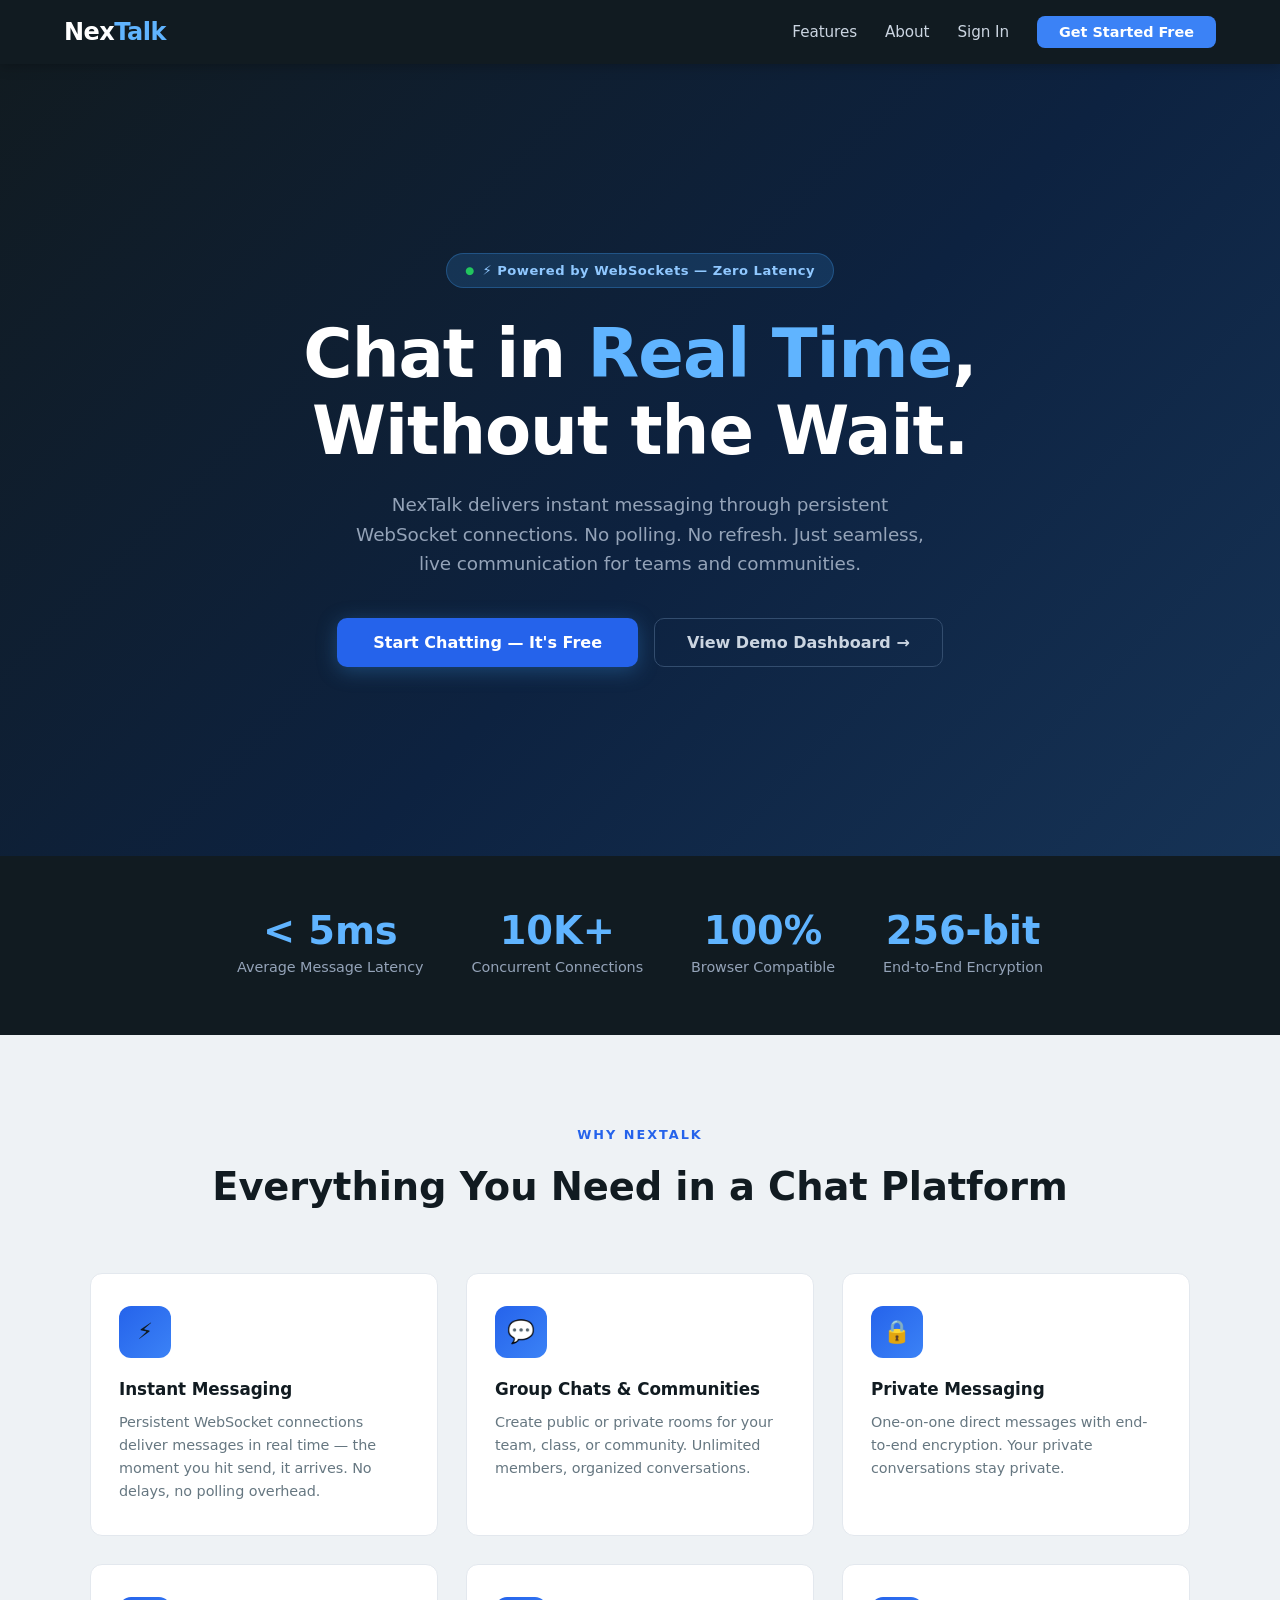
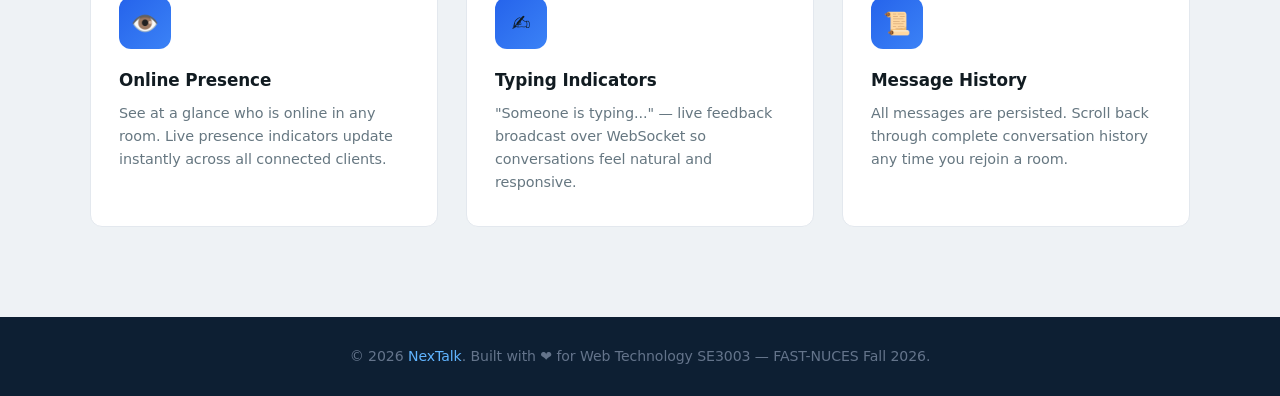
==== commit a5d84990: "Update chat features and UI" ====
--- a/html_pages/index.html
+++ b/html_pages/index.html
@@ -4,7 +4,7 @@
   <meta charset="UTF-8" />
   <meta name="viewport" content="width=device-width, initial-scale=1.0" />
   <title>NexTalk — Real-Time Chat Platform</title>
-  <link rel="stylesheet" href="style.css" />
+  <link rel="stylesheet" href="style.css?v=20260512-gui2" />
 </head>
 <body>
 
@@ -135,5 +135,4 @@
   </script>
 
 </body>
-</html>
-
+</html>
--- a/html_pages/style.css
+++ b/html_pages/style.css
@@ -13,20 +13,31 @@
 }
 
 :root {
-  --navy: #1e3a5f;
-  --blue: #2e75b6;
-  --blue-lt: #4a90d9;
-  --bg: #f0f4f9;
-  --sidebar-bg: #1b2b3a;
+  /* Refined palette — cohesive indigo + teal accent, WhatsApp-grade spacing */
+  --navy: #111b21;
+  --navy-2: #1f2c34;
+  --blue: #2563eb;
+  --blue-lt: #3b82f6;
+  --accent: #00a884;          /* WhatsApp-ish teal for outgoing & primary CTAs */
+  --accent-dk: #008f6b;
+  --bg: #eef2f5;
+  --sidebar-bg: #111b21;
+  --sidebar-bg-2: #0b141a;
   --card: #ffffff;
-  --border: #d0dff0;
-  --text: #1a1a2e;
-  --muted: #6b7a99;
+  --border: #e3e8ee;
+  --border-soft: #eef2f5;
+  --text: #111b21;
+  --muted: #667781;
+  --muted-2: #8696a0;
   --online: #22c55e;
-  --danger: #e74c3c;
-  --shadow: 0 4px 20px rgba(30, 58, 95, 0.1);
+  --danger: #ef4444;
+  --tick-read: #53bdeb;
+  --shadow-sm: 0 1px 2px rgba(17, 27, 33, 0.07);
+  --shadow-md: 0 4px 18px rgba(17, 27, 33, 0.12);
+  --shadow-lg: 0 24px 60px rgba(17, 27, 33, 0.25);
   --radius: 12px;
-  --font: "Segoe UI", system-ui, -apple-system, sans-serif;
+  --radius-lg: 16px;
+  --font: "Segoe UI", system-ui, -apple-system, "Helvetica Neue", Arial, sans-serif;
 }
 
 body {
@@ -596,6 +607,17 @@
   flex-shrink: 0;
   position: relative;
 }
+.room-icon {
+  width: 38px;
+  height: 38px;
+  border-radius: 10px;
+  background: linear-gradient(135deg, var(--blue), var(--blue-lt));
+  display: flex;
+  align-items: center;
+  justify-content: center;
+  font-size: 1rem;
+  flex-shrink: 0;
+}
 .room-avatar.user-av {
   border-radius: 50%;
 }
@@ -620,6 +642,8 @@
   white-space: nowrap;
   overflow: hidden;
   text-overflow: ellipsis;
+  max-width: 100%;
+  display: block;
 }
 .room-preview {
   font-size: 0.78rem;
@@ -627,6 +651,8 @@
   white-space: nowrap;
   overflow: hidden;
   text-overflow: ellipsis;
+  max-width: 100%;
+  display: block;
 }
 .room-meta {
   display: flex;
@@ -771,6 +797,8 @@
   display: flex;
   flex-direction: column;
   gap: 18px;
+  background-color: #efeae2;
+  background-image: url("data:image/svg+xml,%3Csvg xmlns='http://www.w3.org/2000/svg' width='200' height='200'%3E%3Cdefs%3E%3Cpattern id='p' width='40' height='40' patternUnits='userSpaceOnUse'%3E%3Cpath d='M20 2a2 2 0 1 1 0 4 2 2 0 0 1 0-4zM6 18a1.5 1.5 0 1 1 0 3 1.5 1.5 0 0 1 0-3zm28 4a1 1 0 1 1 0 2 1 1 0 0 1 0-2zM14 32a1.5 1.5 0 1 1 0 3 1.5 1.5 0 0 1 0-3z' fill='%23d5cfc3' fill-opacity='0.45'/%3E%3C/pattern%3E%3C/defs%3E%3Crect width='200' height='200' fill='url(%23p)'/%3E%3C/svg%3E");
 }
 .msg-group {
   display: flex;
@@ -779,18 +807,6 @@
 }
 .msg-group.own {
   flex-direction: row-reverse;
-}
-.msg-av {
-  width: 36px;
-  height: 36px;
-  border-radius: 50%;
-  display: flex;
-  align-items: center;
-  justify-content: center;
-  font-size: 0.85rem;
-  font-weight: 700;
-  flex-shrink: 0;
-  color: #fff;
 }
 .msg-body {
   max-width: 65%;
@@ -808,6 +824,7 @@
   padding: 0 4px;
 }
 .msg-bubble {
+  position: relative;
   background: var(--card);
   border: 1px solid var(--border);
   border-radius: 16px 16px 16px 4px;
@@ -822,10 +839,52 @@
   border: none;
   border-radius: 16px 16px 4px 16px;
 }
+.msg-content {
+  white-space: pre-wrap;
+  word-break: break-word;
+}
 .msg-time {
   font-size: 0.72rem;
   color: var(--muted);
   padding: 0 4px;
+}
+
+/* WhatsApp-style hover menu arrow */
+.msg-menu-btn {
+  position: absolute;
+  top: 4px;
+  right: 6px;
+  width: 24px;
+  height: 24px;
+  border-radius: 50%;
+  background: rgba(255, 255, 255, 0.85);
+  border: none;
+  cursor: pointer;
+  display: flex;
+  align-items: center;
+  justify-content: center;
+  font-size: 0.85rem;
+  color: #667781;
+  opacity: 0;
+  transition:
+    opacity 0.15s,
+    background 0.15s;
+  z-index: 2;
+  line-height: 1;
+}
+.msg-bubble:hover .msg-menu-btn {
+  opacity: 1;
+}
+.msg-menu-btn:hover {
+  background: rgba(0, 0, 0, 0.1);
+}
+/* Own bubble: darker background for contrast */
+.msg-group.own .msg-menu-btn {
+  background: rgba(255, 255, 255, 0.2);
+  color: rgba(255, 255, 255, 0.85);
+}
+.msg-group.own .msg-menu-btn:hover {
+  background: rgba(255, 255, 255, 0.35);
 }
 
 /* Typing indicator */
@@ -909,6 +968,13 @@
 .send-btn:hover {
   background: var(--navy);
   transform: scale(1.05);
+}
+.send-btn:active {
+  transform: scale(0.95);
+}
+.send-btn.sending {
+  opacity: 0.6;
+  pointer-events: none;
 }
 
 /* Right Panel */
@@ -1596,8 +1662,12 @@
   display: inline-flex;
   align-items: center;
   gap: 4px;
-  background: linear-gradient(135deg, rgba(34,197,94,0.18), rgba(16,185,129,0.12));
-  border: 1px solid rgba(34,197,94,0.4);
+  background: linear-gradient(
+    135deg,
+    rgba(34, 197, 94, 0.18),
+    rgba(16, 185, 129, 0.12)
+  );
+  border: 1px solid rgba(34, 197, 94, 0.4);
   color: #4ade80;
   font-size: 0.62rem;
   font-weight: 800;
@@ -1615,8 +1685,13 @@
   font-size: 0.6rem;
 }
 @keyframes badgePulse {
-  0%, 100% { box-shadow: 0 0 4px rgba(34,197,94,0.2); }
-  50%      { box-shadow: 0 0 10px rgba(34,197,94,0.4); }
+  0%,
+  100% {
+    box-shadow: 0 0 4px rgba(34, 197, 94, 0.2);
+  }
+  50% {
+    box-shadow: 0 0 10px rgba(34, 197, 94, 0.4);
+  }
 }
 
 /* =============================================
@@ -1650,7 +1725,7 @@
   position: fixed;
   inset: 0;
   z-index: 10000;
-  background: rgba(0,0,0,0.65);
+  background: rgba(0, 0, 0, 0.65);
   backdrop-filter: blur(6px);
   display: flex;
   align-items: center;
@@ -1659,12 +1734,12 @@
 }
 .members-modal-card {
   background: #1b2b3a;
-  border: 1px solid rgba(255,255,255,0.1);
+  border: 1px solid rgba(255, 255, 255, 0.1);
   border-radius: 20px;
   padding: 0;
   max-width: 420px;
   width: 100%;
-  box-shadow: 0 24px 64px rgba(0,0,0,0.5);
+  box-shadow: 0 24px 64px rgba(0, 0, 0, 0.5);
   animation: modalIn 0.25s ease-out;
   overflow: hidden;
   max-height: 80vh;
@@ -1676,7 +1751,7 @@
   align-items: center;
   justify-content: space-between;
   padding: 22px 24px 16px;
-  border-bottom: 1px solid rgba(255,255,255,0.07);
+  border-bottom: 1px solid rgba(255, 255, 255, 0.07);
 }
 .members-modal-header h3 {
   font-size: 1.05rem;
@@ -1685,8 +1760,8 @@
   margin: 0;
 }
 .members-modal-header .members-count-tag {
-  background: rgba(46,117,182,0.2);
-  border: 1px solid rgba(46,117,182,0.35);
+  background: rgba(46, 117, 182, 0.2);
+  border: 1px solid rgba(46, 117, 182, 0.35);
   color: #60b4ff;
   font-size: 0.72rem;
   font-weight: 700;
@@ -1698,8 +1773,8 @@
   width: 32px;
   height: 32px;
   border-radius: 8px;
-  border: 1px solid rgba(255,255,255,0.1);
-  background: rgba(255,255,255,0.05);
+  border: 1px solid rgba(255, 255, 255, 0.1);
+  background: rgba(255, 255, 255, 0.05);
   color: #94a3b8;
   font-size: 1rem;
   cursor: pointer;
@@ -1709,8 +1784,8 @@
   transition: all 0.2s;
 }
 .members-modal-close:hover {
-  background: rgba(231,76,60,0.2);
-  border-color: rgba(231,76,60,0.4);
+  background: rgba(231, 76, 60, 0.2);
+  border-color: rgba(231, 76, 60, 0.4);
   color: #e74c3c;
 }
 .members-modal-list {
@@ -1727,7 +1802,7 @@
   transition: background 0.15s;
 }
 .members-modal-item:hover {
-  background: rgba(255,255,255,0.04);
+  background: rgba(255, 255, 255, 0.04);
 }
 .members-modal-av {
   width: 36px;
@@ -1768,13 +1843,17 @@
   border-radius: 999px;
 }
 .member-badge-system.admin {
-  background: linear-gradient(135deg, rgba(34,197,94,0.18), rgba(16,185,129,0.12));
-  border: 1px solid rgba(34,197,94,0.4);
+  background: linear-gradient(
+    135deg,
+    rgba(34, 197, 94, 0.18),
+    rgba(16, 185, 129, 0.12)
+  );
+  border: 1px solid rgba(34, 197, 94, 0.4);
   color: #4ade80;
 }
 .member-badge-system.moderator {
-  background: rgba(168,85,247,0.15);
-  border: 1px solid rgba(168,85,247,0.35);
+  background: rgba(168, 85, 247, 0.15);
+  border: 1px solid rgba(168, 85, 247, 0.35);
   color: #c084fc;
 }
 .member-badge-chat {
@@ -1784,215 +1863,512 @@
   letter-spacing: 0.5px;
   padding: 3px 8px;
   border-radius: 999px;
-  background: rgba(96,180,255,0.12);
-  border: 1px solid rgba(96,180,255,0.25);
+  background: rgba(96, 180, 255, 0.12);
+  border: 1px solid rgba(96, 180, 255, 0.25);
   color: #a7d4ff;
+}
+.member-remove-btn {
+  width: 26px;
+  height: 26px;
+  border-radius: 6px;
+  border: 1px solid rgba(231, 76, 60, 0.3);
+  background: rgba(231, 76, 60, 0.1);
+  color: #e74c3c;
+  font-size: 0.7rem;
+  cursor: pointer;
+  display: inline-flex;
+  align-items: center;
+  justify-content: center;
+  transition: all 0.15s;
+  margin-left: 4px;
+  flex-shrink: 0;
+}
+.member-remove-btn:hover {
+  background: rgba(231, 76, 60, 0.3);
+  border-color: rgba(231, 76, 60, 0.5);
+  transform: scale(1.1);
 }
 
 /* =============================================
    WHATSAPP FEATURES — Message Ticks
    ============================================= */
-.msg-ticks { display:inline-flex; margin-left:4px; font-size:0.7rem; vertical-align:middle; }
-.msg-ticks.sent { color:#94a3b8; }
-.msg-ticks.delivered { color:#94a3b8; }
-.msg-ticks.read { color:#53bdeb; }
+.msg-ticks {
+  display: inline-flex;
+  margin-left: 4px;
+  font-size: 0.7rem;
+  vertical-align: middle;
+}
+.msg-ticks.sent {
+  color: #94a3b8;
+}
+.msg-ticks.delivered {
+  color: #94a3b8;
+}
+.msg-ticks.read {
+  color: #53bdeb;
+}
+/* High-contrast ticks inside own (dark blue) bubbles */
+.msg-group.own .msg-ticks.sent,
+.msg-group.own .msg-ticks.delivered {
+  color: rgba(255, 255, 255, 0.6);
+}
+.msg-group.own .msg-ticks.read {
+  color: #38bdf8;
+}
 
 /* =============================================
    WHATSAPP FEATURES — Media in Messages
    ============================================= */
-.msg-media { margin-bottom:6px; max-width:280px; border-radius:10px; overflow:hidden; }
-.msg-media img { width:100%; display:block; cursor:pointer; transition:transform 0.2s; }
-.msg-media img:hover { transform:scale(1.02); }
+.msg-media {
+  margin-bottom: 6px;
+  max-width: 280px;
+  border-radius: 10px;
+  overflow: hidden;
+}
+.msg-media img {
+  width: 100%;
+  display: block;
+  cursor: pointer;
+  transition: transform 0.2s;
+}
+.msg-media img:hover {
+  transform: scale(1.02);
+}
 .msg-media-doc {
-  display:flex; align-items:center; gap:10px;
-  padding:10px 14px; background:rgba(0,0,0,0.06);
-  border-radius:10px; cursor:pointer; transition:background 0.2s;
-}
-.msg-media-doc:hover { background:rgba(0,0,0,0.1); }
-.msg-media-doc .doc-icon { font-size:1.4rem; }
-.msg-media-doc .doc-name { font-size:0.82rem; color:var(--navy); font-weight:600; word-break:break-all; }
-.msg-group.own .msg-media-doc .doc-name { color:#e2e8f0; }
-.msg-group.own .msg-media-doc { background:rgba(255,255,255,0.1); }
-.msg-media audio { width:100%; max-width:260px; height:36px; }
+  display: flex;
+  align-items: center;
+  gap: 10px;
+  padding: 10px 14px;
+  background: rgba(0, 0, 0, 0.06);
+  border-radius: 10px;
+  cursor: pointer;
+  transition: background 0.2s;
+}
+.msg-media-doc:hover {
+  background: rgba(0, 0, 0, 0.1);
+}
+.msg-media-doc .doc-icon {
+  font-size: 1.4rem;
+}
+.msg-media-doc .doc-name {
+  font-size: 0.82rem;
+  color: var(--navy);
+  font-weight: 600;
+  word-break: break-all;
+}
+.msg-group.own .msg-media-doc .doc-name {
+  color: #e2e8f0;
+}
+.msg-group.own .msg-media-doc {
+  background: rgba(255, 255, 255, 0.1);
+}
+.msg-media audio {
+  width: 100%;
+  max-width: 260px;
+  height: 36px;
+  outline: none;
+  border: none;
+  border-radius: 8px;
+  margin: 4px 0;
+  filter: sepia(20%) hue-rotate(190deg) saturate(500%) brightness(0.95);
+}
+.msg-group.own .msg-media audio {
+  filter: sepia(20%) hue-rotate(190deg) saturate(400%) brightness(1.2);
+}
 
 /* =============================================
    WHATSAPP FEATURES — Reply Quote
    ============================================= */
 .msg-reply-quote {
-  background:rgba(46,117,182,0.1); border-left:3px solid var(--blue);
-  border-radius:6px; padding:6px 10px; margin-bottom:4px;
-  font-size:0.78rem; cursor:pointer;
-}
-.msg-reply-quote .reply-sender { font-weight:700; color:var(--blue); margin-bottom:2px; }
-.msg-reply-quote .reply-text { color:var(--muted); white-space:nowrap; overflow:hidden; text-overflow:ellipsis; max-width:200px; }
-.msg-group.own .msg-reply-quote { background:rgba(255,255,255,0.1); border-left-color:#60b4ff; }
-.msg-group.own .msg-reply-quote .reply-sender { color:#60b4ff; }
-.msg-group.own .msg-reply-quote .reply-text { color:rgba(255,255,255,0.7); }
+  background: rgba(46, 117, 182, 0.1);
+  border-left: 3px solid var(--blue);
+  border-radius: 6px;
+  padding: 6px 10px;
+  margin-bottom: 4px;
+  font-size: 0.78rem;
+  cursor: pointer;
+}
+.msg-reply-quote .reply-sender {
+  font-weight: 700;
+  color: var(--blue);
+  margin-bottom: 2px;
+}
+.msg-reply-quote .reply-text {
+  color: var(--muted);
+  white-space: nowrap;
+  overflow: hidden;
+  text-overflow: ellipsis;
+  max-width: 200px;
+}
+.msg-group.own .msg-reply-quote {
+  background: rgba(255, 255, 255, 0.1);
+  border-left-color: #60b4ff;
+}
+.msg-group.own .msg-reply-quote .reply-sender {
+  color: #60b4ff;
+}
+.msg-group.own .msg-reply-quote .reply-text {
+  color: rgba(255, 255, 255, 0.7);
+}
 
 /* Forwarded label */
-.msg-forwarded { font-size:0.7rem; color:var(--muted); font-style:italic; margin-bottom:2px; display:flex; align-items:center; gap:3px; }
-.msg-group.own .msg-forwarded { color:rgba(255,255,255,0.6); }
+.msg-forwarded {
+  font-size: 0.7rem;
+  color: var(--muted);
+  font-style: italic;
+  font-weight: 600;
+  margin-bottom: 4px;
+  display: flex;
+  align-items: center;
+  gap: 4px;
+}
+.msg-forwarded::first-letter {
+  font-style: normal;
+}
+.msg-group.own .msg-forwarded {
+  color: rgba(255, 255, 255, 0.6);
+}
 
 /* =============================================
    WHATSAPP FEATURES — Context Menu
    ============================================= */
 .msg-context-menu {
-  position:absolute; z-index:9999;
-  background:#1b2b3a; border:1px solid rgba(255,255,255,0.12);
-  border-radius:10px; padding:6px 0; min-width:160px;
-  box-shadow:0 8px 32px rgba(0,0,0,0.5); animation:modalIn 0.15s ease-out;
+  position: absolute;
+  z-index: 9999;
+  background: #1b2b3a;
+  border: 1px solid rgba(255, 255, 255, 0.12);
+  border-radius: 10px;
+  padding: 6px 0;
+  min-width: 160px;
+  box-shadow: 0 8px 32px rgba(0, 0, 0, 0.5);
+  animation: modalIn 0.15s ease-out;
 }
 .msg-context-item {
-  padding:8px 16px; font-size:0.82rem; color:#cbd5e1;
-  cursor:pointer; display:flex; align-items:center; gap:8px;
-  transition:background 0.12s;
-}
-.msg-context-item:hover { background:rgba(255,255,255,0.08); }
-.msg-context-item.danger { color:#e74c3c; }
-.msg-context-item.danger:hover { background:rgba(231,76,60,0.15); }
+  padding: 8px 16px;
+  font-size: 0.82rem;
+  color: #cbd5e1;
+  cursor: pointer;
+  display: flex;
+  align-items: center;
+  gap: 8px;
+  transition: background 0.12s;
+}
+.msg-context-item:hover {
+  background: rgba(255, 255, 255, 0.08);
+}
+.msg-context-item.danger {
+  color: #e74c3c;
+}
+.msg-context-item.danger:hover {
+  background: rgba(231, 76, 60, 0.15);
+}
 
 /* =============================================
    WHATSAPP FEATURES — Reply Bar
    ============================================= */
 .reply-bar {
-  display:flex; align-items:center; gap:10px;
-  padding:8px 16px; background:var(--card); border-top:1px solid var(--border);
-  animation:slideUp 0.2s ease-out;
-}
-@keyframes slideUp { from{transform:translateY(100%);opacity:0} to{transform:translateY(0);opacity:1} }
+  display: flex;
+  align-items: center;
+  gap: 10px;
+  padding: 8px 16px;
+  background: var(--card);
+  border-top: 1px solid var(--border);
+  animation: slideUp 0.2s ease-out;
+}
+@keyframes slideUp {
+  from {
+    transform: translateY(100%);
+    opacity: 0;
+  }
+  to {
+    transform: translateY(0);
+    opacity: 1;
+  }
+}
 .reply-bar-content {
-  flex:1; background:rgba(46,117,182,0.08);
-  border-left:3px solid var(--blue); border-radius:6px; padding:6px 10px;
-}
-.reply-bar-sender { font-size:0.75rem; font-weight:700; color:var(--blue); }
-.reply-bar-text { font-size:0.8rem; color:var(--muted); white-space:nowrap; overflow:hidden; text-overflow:ellipsis; }
+  flex: 1;
+  background: rgba(46, 117, 182, 0.08);
+  border-left: 3px solid var(--blue);
+  border-radius: 6px;
+  padding: 6px 10px;
+}
+.reply-bar-sender {
+  font-size: 0.75rem;
+  font-weight: 700;
+  color: var(--blue);
+}
+.reply-bar-text {
+  font-size: 0.8rem;
+  color: var(--muted);
+  white-space: nowrap;
+  overflow: hidden;
+  text-overflow: ellipsis;
+}
 .reply-bar-close {
-  width:28px; height:28px; border-radius:50%; border:none;
-  background:rgba(0,0,0,0.06); color:var(--muted); font-size:0.9rem;
-  cursor:pointer; display:flex; align-items:center; justify-content:center;
-}
-.reply-bar-close:hover { background:rgba(231,76,60,0.15); color:#e74c3c; }
+  width: 28px;
+  height: 28px;
+  border-radius: 50%;
+  border: none;
+  background: rgba(0, 0, 0, 0.06);
+  color: var(--muted);
+  font-size: 0.9rem;
+  cursor: pointer;
+  display: flex;
+  align-items: center;
+  justify-content: center;
+}
+.reply-bar-close:hover {
+  background: rgba(231, 76, 60, 0.15);
+  color: #e74c3c;
+}
 
 /* =============================================
    WHATSAPP FEATURES — Typing Indicator
    ============================================= */
 .typing-bar {
-  padding:0 24px; font-size:0.78rem; color:var(--online);
-  min-height:20px; transition:opacity 0.2s;
+  padding: 0 24px;
+  font-size: 0.78rem;
+  color: var(--online);
+  min-height: 20px;
+  transition: opacity 0.2s;
 }
 
 /* =============================================
    WHATSAPP FEATURES — Online Status
    ============================================= */
 .online-status-dot {
-  width:8px; height:8px; border-radius:50%; display:inline-block;
-  margin-right:4px; vertical-align:middle;
-}
-.online-status-dot.online { background:var(--online); box-shadow:0 0 6px rgba(34,197,94,0.5); }
-.online-status-dot.offline { background:#64748b; }
-.chat-header-status { font-size:0.75rem; color:var(--online); }
-.chat-header-status.offline { color:var(--muted); }
+  width: 8px;
+  height: 8px;
+  border-radius: 50%;
+  display: inline-block;
+  margin-right: 4px;
+  vertical-align: middle;
+}
+.online-status-dot.online {
+  background: var(--online);
+  box-shadow: 0 0 6px rgba(34, 197, 94, 0.5);
+}
+.online-status-dot.offline {
+  background: #64748b;
+}
+.chat-header-status {
+  font-size: 0.75rem;
+  color: var(--online);
+}
+.chat-header-status.offline {
+  color: var(--muted);
+}
 
 /* =============================================
    WHATSAPP FEATURES — Attachment & Input
    ============================================= */
 .attach-btn {
-  width:38px; height:38px; border-radius:10px; border:1.5px solid var(--border);
-  background:var(--bg); color:var(--muted); font-size:1.1rem;
-  cursor:pointer; display:flex; align-items:center; justify-content:center;
-  transition:all 0.15s; flex-shrink:0;
-}
-.attach-btn:hover { background:var(--card); color:var(--blue); border-color:var(--blue); }
+  width: 38px;
+  height: 38px;
+  border-radius: 10px;
+  border: 1.5px solid var(--border);
+  background: var(--bg);
+  color: var(--muted);
+  font-size: 1.1rem;
+  cursor: pointer;
+  display: flex;
+  align-items: center;
+  justify-content: center;
+  transition: all 0.15s;
+  flex-shrink: 0;
+}
+.attach-btn:hover {
+  background: var(--card);
+  color: var(--blue);
+  border-color: var(--blue);
+}
 .file-preview-bar {
-  display:flex; align-items:center; gap:8px; padding:6px 16px;
-  background:var(--card); border-top:1px solid var(--border);
-  font-size:0.8rem; color:var(--muted);
-}
-.file-preview-bar .file-preview-name { flex:1; white-space:nowrap; overflow:hidden; text-overflow:ellipsis; }
+  display: flex;
+  align-items: center;
+  gap: 8px;
+  padding: 6px 16px;
+  background: var(--card);
+  border-top: 1px solid var(--border);
+  font-size: 0.8rem;
+  color: var(--muted);
+}
+.file-preview-bar .file-preview-name {
+  flex: 1;
+  white-space: nowrap;
+  overflow: hidden;
+  text-overflow: ellipsis;
+}
 
 /* =============================================
    WHATSAPP FEATURES — Forward Modal
    ============================================= */
-.forward-modal-list { max-height:300px; overflow-y:auto; }
+.forward-modal-list {
+  max-height: 300px;
+  overflow-y: auto;
+}
 .forward-conv-item {
-  display:flex; align-items:center; gap:10px; padding:10px 12px;
-  cursor:pointer; border-radius:8px; transition:background 0.12s;
-}
-.forward-conv-item:hover { background:rgba(255,255,255,0.06); }
+  display: flex;
+  align-items: center;
+  gap: 10px;
+  padding: 10px 12px;
+  cursor: pointer;
+  border-radius: 8px;
+  transition: background 0.12s;
+}
+.forward-conv-item:hover {
+  background: rgba(255, 255, 255, 0.06);
+}
 .forward-conv-icon {
-  width:36px; height:36px; border-radius:10px;
-  background:linear-gradient(135deg, var(--blue), var(--blue-lt));
-  display:flex; align-items:center; justify-content:center; font-size:0.9rem; flex-shrink:0;
-}
-.forward-conv-name { font-size:0.88rem; color:#e2e8f0; font-weight:600; }
+  width: 36px;
+  height: 36px;
+  border-radius: 10px;
+  background: linear-gradient(135deg, var(--blue), var(--blue-lt));
+  display: flex;
+  align-items: center;
+  justify-content: center;
+  font-size: 0.9rem;
+  flex-shrink: 0;
+}
+.forward-conv-name {
+  font-size: 0.88rem;
+  color: #e2e8f0;
+  font-weight: 600;
+}
 
 /* =============================================
    WHATSAPP FEATURES — Search Bar in Sidebar
    ============================================= */
 .sidebar-search-box {
-  padding:10px 14px; border-bottom:1px solid rgba(255,255,255,0.07);
+  padding: 10px 14px;
+  border-bottom: 1px solid rgba(255, 255, 255, 0.07);
 }
 .sidebar-search-input {
-  width:100%; padding:8px 12px 8px 32px;
-  background:rgba(255,255,255,0.07); border:1px solid rgba(255,255,255,0.1);
-  border-radius:8px; color:#cbd5e1; font-size:0.82rem;
-  outline:none; font-family:var(--font);
-  background-image:url("data:image/svg+xml,%3Csvg xmlns='http://www.w3.org/2000/svg' width='14' height='14' viewBox='0 0 24 24' fill='none' stroke='%234a6178' stroke-width='2'%3E%3Ccircle cx='11' cy='11' r='8'/%3E%3Cpath d='M21 21l-4.35-4.35'/%3E%3C/svg%3E");
-  background-repeat:no-repeat; background-position:10px center;
-}
-.sidebar-search-input::placeholder { color:#4a6178; }
-.sidebar-search-input:focus { border-color:rgba(46,117,182,0.5); background-color:rgba(255,255,255,0.1); }
+  width: 100%;
+  padding: 8px 12px 8px 32px;
+  background: rgba(255, 255, 255, 0.07);
+  border: 1px solid rgba(255, 255, 255, 0.1);
+  border-radius: 8px;
+  color: #cbd5e1;
+  font-size: 0.82rem;
+  outline: none;
+  font-family: var(--font);
+  background-image: url("data:image/svg+xml,%3Csvg xmlns='http://www.w3.org/2000/svg' width='14' height='14' viewBox='0 0 24 24' fill='none' stroke='%234a6178' stroke-width='2'%3E%3Ccircle cx='11' cy='11' r='8'/%3E%3Cpath d='M21 21l-4.35-4.35'/%3E%3C/svg%3E");
+  background-repeat: no-repeat;
+  background-position: 10px center;
+}
+.sidebar-search-input::placeholder {
+  color: #4a6178;
+}
+.sidebar-search-input:focus {
+  border-color: rgba(46, 117, 182, 0.5);
+  background-color: rgba(255, 255, 255, 0.1);
+}
 
 /* Unread badge on sidebar items */
 .room-unread {
-  background:var(--online); color:#fff; font-size:0.68rem; font-weight:700;
-  padding:1px 7px; border-radius:999px; min-width:18px; text-align:center;
+  background: var(--online);
+  color: #fff;
+  font-size: 0.68rem;
+  font-weight: 700;
+  padding: 1px 7px;
+  border-radius: 999px;
+  min-width: 18px;
+  text-align: center;
 }
 
 /* Chat header action buttons */
-.chat-header-actions { display:flex; gap:6px; }
+.chat-header-actions {
+  display: flex;
+  gap: 6px;
+}
 .chat-action-btn {
-  padding:6px 12px; border-radius:8px; border:1px solid var(--border);
-  background:var(--card); font-size:0.75rem; font-weight:600;
-  color:var(--muted); cursor:pointer; transition:all 0.15s;
-}
-.chat-action-btn:hover { background:var(--bg); color:var(--navy); }
-.chat-action-btn.danger { color:#e74c3c; border-color:rgba(231,76,60,0.3); }
-.chat-action-btn.danger:hover { background:rgba(231,76,60,0.1); }
+  padding: 6px 12px;
+  border-radius: 8px;
+  border: 1px solid var(--border);
+  background: var(--card);
+  font-size: 0.75rem;
+  font-weight: 600;
+  color: var(--muted);
+  cursor: pointer;
+  transition: all 0.15s;
+}
+.chat-action-btn:hover {
+  background: var(--bg);
+  color: var(--navy);
+}
+.chat-action-btn.danger {
+  color: #e74c3c;
+  border-color: rgba(231, 76, 60, 0.3);
+}
+.chat-action-btn.danger:hover {
+  background: rgba(231, 76, 60, 0.1);
+}
 
 /* Image lightbox */
 .lightbox-overlay {
-  position:fixed; inset:0; z-index:20000;
-  background:rgba(0,0,0,0.9); display:flex;
-  align-items:center; justify-content:center;
-  cursor:pointer; animation:fadeIn 0.2s;
-}
-@keyframes fadeIn { from{opacity:0} to{opacity:1} }
-.lightbox-overlay img { max-width:90vw; max-height:90vh; border-radius:8px; }
+  position: fixed;
+  inset: 0;
+  z-index: 20000;
+  background: rgba(0, 0, 0, 0.9);
+  display: flex;
+  align-items: center;
+  justify-content: center;
+  cursor: pointer;
+  animation: fadeIn 0.2s;
+}
+@keyframes fadeIn {
+  from {
+    opacity: 0;
+  }
+  to {
+    opacity: 1;
+  }
+}
+.lightbox-overlay img {
+  max-width: 90vw;
+  max-height: 90vh;
+  border-radius: 8px;
+}
 
 /* =============================================
    WHATSAPP FEATURES — Message Clustering
    ============================================= */
 /* Reduce gap between clustered messages */
-.msg-row.clustered { margin-top: -4px; }
+.msg-row.clustered {
+  margin-top: -4px;
+}
 
 /* --- Other users (left side) ---
    Base bubble radius: 16px 16px 16px 4px (bottom-left is the "tail")
    cluster-start: flatten bottom-left (remove tail, next msg continues)
    cluster-mid:   flatten top-left AND bottom-left (both sides stitched)
    cluster-end:   flatten top-left (stitched to previous), restore tail */
-.msg-group:not(.own).cluster-start .msg-bubble { border-bottom-left-radius: 4px; }
-.msg-group:not(.own).cluster-mid .msg-bubble   { border-top-left-radius: 4px; border-bottom-left-radius: 4px; }
-.msg-group:not(.own).cluster-end .msg-bubble   { border-top-left-radius: 4px; }
+.msg-group:not(.own).cluster-start .msg-bubble {
+  border-bottom-left-radius: 4px;
+}
+.msg-group:not(.own).cluster-mid .msg-bubble {
+  border-top-left-radius: 4px;
+  border-bottom-left-radius: 4px;
+}
+.msg-group:not(.own).cluster-end .msg-bubble {
+  border-top-left-radius: 4px;
+}
 
 /* --- Own messages (right side) ---
    Base bubble radius: 16px 16px 4px 16px (bottom-right is the "tail")
    cluster-start: flatten bottom-right (remove tail, next msg continues)
    cluster-mid:   flatten top-right AND bottom-right (both sides stitched)
    cluster-end:   flatten top-right (stitched to previous), restore tail */
-.msg-group.own.cluster-start .msg-bubble { border-bottom-right-radius: 4px; }
-.msg-group.own.cluster-mid .msg-bubble   { border-top-right-radius: 4px; border-bottom-right-radius: 4px; }
-.msg-group.own.cluster-end .msg-bubble   { border-top-right-radius: 4px; }
+.msg-group.own.cluster-start .msg-bubble {
+  border-bottom-right-radius: 4px;
+}
+.msg-group.own.cluster-mid .msg-bubble {
+  border-top-right-radius: 4px;
+  border-bottom-right-radius: 4px;
+}
+.msg-group.own.cluster-end .msg-bubble {
+  border-top-right-radius: 4px;
+}
 
 /* =============================================
    WHATSAPP FEATURES — Multi-line Textarea
@@ -2009,7 +2385,9 @@
    WHATSAPP FEATURES — Scroll to Bottom FAB
    ============================================= */
 /* Anchor inside .messages-area so textarea growth doesn't affect it */
-.messages-area { position: relative; }
+.messages-area {
+  position: relative;
+}
 .scroll-bottom-btn {
   position: sticky;
   bottom: 12px;
@@ -2027,12 +2405,14 @@
   display: flex;
   align-items: center;
   justify-content: center;
-  box-shadow: 0 4px 12px rgba(0,0,0,0.15);
+  box-shadow: 0 4px 12px rgba(0, 0, 0, 0.15);
   z-index: 100;
   opacity: 0;
   transform: scale(0.8);
   pointer-events: none;
-  transition: opacity 0.2s, transform 0.2s;
+  transition:
+    opacity 0.2s,
+    transform 0.2s;
 }
 .scroll-bottom-btn.visible {
   opacity: 1;
@@ -2051,10 +2431,10 @@
 .msg-date-divider {
   display: flex;
   justify-content: center;
-  margin: 12px 0;
+  margin: 20px 0;
 }
 .msg-date-divider span {
-  background: rgba(0,0,0,0.06);
+  background: rgba(0, 0, 0, 0.06);
   padding: 4px 12px;
   border-radius: 8px;
   font-size: 0.72rem;
@@ -2062,7 +2442,7 @@
   color: var(--muted);
   text-transform: uppercase;
   letter-spacing: 0.3px;
-  box-shadow: 0 1px 2px rgba(0,0,0,0.04);
+  box-shadow: 0 1px 2px rgba(0, 0, 0, 0.04);
 }
 
 /* =============================================
@@ -2072,3 +2452,919 @@
   color: var(--online);
   font-style: italic;
 }
+
+/* =================================================================
+   ╔═══════════════════════════════════════════════════════════════╗
+   ║   NEXTALK — GUI ENHANCEMENT PASS v2                           ║
+   ║   Non-destructive overrides. All original IDs/classes intact. ║
+   ╚═══════════════════════════════════════════════════════════════╝
+   ================================================================= */
+
+/* ─── Global polish ─── */
+html, body {
+  scroll-behavior: smooth;
+}
+body {
+  -webkit-font-smoothing: antialiased;
+  -moz-osx-font-smoothing: grayscale;
+  letter-spacing: -0.005em;
+}
+::selection {
+  background: rgba(0, 168, 132, 0.28);
+  color: var(--text);
+}
+
+/* Custom scrollbars — subtle, WhatsApp-grade */
+* {
+  scrollbar-width: thin;
+  scrollbar-color: rgba(134, 150, 160, 0.4) transparent;
+}
+*::-webkit-scrollbar {
+  width: 6px;
+  height: 6px;
+}
+*::-webkit-scrollbar-track {
+  background: transparent;
+}
+*::-webkit-scrollbar-thumb {
+  background: rgba(134, 150, 160, 0.35);
+  border-radius: 999px;
+}
+*::-webkit-scrollbar-thumb:hover {
+  background: rgba(134, 150, 160, 0.6);
+}
+
+/* ─── App shell ─── */
+.app-shell {
+  background: var(--sidebar-bg-2);
+}
+
+/* ─── Sidebar refinements ─── */
+.sidebar {
+  width: 300px;
+  background: var(--sidebar-bg);
+  border-right: 1px solid rgba(255, 255, 255, 0.04);
+}
+.sidebar-header {
+  padding: 16px 20px 14px;
+  background: var(--sidebar-bg);
+  border-bottom: 1px solid rgba(255, 255, 255, 0.05);
+}
+.sidebar-logo {
+  font-size: 1.35rem;
+  letter-spacing: -0.5px;
+}
+.sidebar-logo span {
+  background: linear-gradient(135deg, #53bdeb, #00a884);
+  -webkit-background-clip: text;
+  background-clip: text;
+  -webkit-text-fill-color: transparent;
+}
+
+/* Search box — pill shape with subtle inner glow */
+.sidebar-search {
+  padding: 10px 14px;
+  border-bottom: 1px solid rgba(255, 255, 255, 0.04);
+}
+.search-input,
+.sidebar-search-input {
+  background: rgba(255, 255, 255, 0.06);
+  border: 1px solid transparent;
+  border-radius: 999px;
+  padding: 9px 14px 9px 36px;
+  color: #e9edef;
+  font-size: 0.88rem;
+  background-image: url("data:image/svg+xml,%3Csvg xmlns='http://www.w3.org/2000/svg' width='16' height='16' viewBox='0 0 24 24' fill='none' stroke='%238696a0' stroke-width='2.2' stroke-linecap='round' stroke-linejoin='round'%3E%3Ccircle cx='11' cy='11' r='8'/%3E%3Cpath d='m21 21-4.3-4.3'/%3E%3C/svg%3E");
+  background-repeat: no-repeat;
+  background-position: 12px center;
+}
+.search-input::placeholder,
+.sidebar-search-input::placeholder {
+  color: var(--muted-2);
+}
+.search-input:focus,
+.sidebar-search-input:focus {
+  background: rgba(255, 255, 255, 0.1);
+  border-color: rgba(83, 189, 235, 0.45);
+  box-shadow: 0 0 0 3px rgba(83, 189, 235, 0.12);
+}
+
+/* Sidebar section headers */
+.sidebar-section {
+  padding: 18px 20px 6px;
+  color: var(--accent);
+  font-size: 0.7rem;
+}
+
+/* Conversation list items */
+.room-list {
+  padding: 4px 0 12px;
+}
+.room-item {
+  margin: 1px 8px;
+  padding: 10px 12px;
+  border-radius: 10px;
+  border-left: 3px solid transparent;
+  transition: background 0.15s, border-color 0.15s;
+}
+.room-item:hover {
+  background: rgba(255, 255, 255, 0.05);
+}
+.room-item.active {
+  background: rgba(0, 168, 132, 0.16);
+  border-left-color: var(--accent);
+}
+.room-item.pending {
+  opacity: 0.55;
+}
+.room-icon,
+.room-avatar {
+  width: 42px;
+  height: 42px;
+  border-radius: 50%;
+  background: linear-gradient(135deg, #2a3942, #1f2c34);
+  color: #d9dee1;
+  font-size: 1.05rem;
+  box-shadow: inset 0 0 0 1px rgba(255, 255, 255, 0.05);
+}
+.online-dot {
+  width: 11px;
+  height: 11px;
+  border: 2.5px solid var(--sidebar-bg);
+  box-shadow: 0 0 0 1px rgba(34, 197, 94, 0.4);
+}
+.room-name {
+  font-size: 0.94rem;
+  font-weight: 500;
+  color: #e9edef;
+}
+.room-preview {
+  font-size: 0.8rem;
+  color: var(--muted-2);
+}
+.room-time {
+  font-size: 0.7rem;
+  color: var(--muted-2);
+}
+.unread-badge,
+.room-unread {
+  background: var(--accent);
+  color: #fff;
+  padding: 1px 8px;
+  border-radius: 999px;
+  font-weight: 700;
+  font-size: 0.68rem;
+  letter-spacing: 0.2px;
+  box-shadow: 0 2px 6px rgba(0, 168, 132, 0.35);
+}
+
+/* Sidebar user footer */
+.sidebar-user {
+  padding: 12px 16px;
+  background: var(--sidebar-bg-2);
+  border-top: 1px solid rgba(255, 255, 255, 0.04);
+}
+.user-av-sm {
+  width: 38px;
+  height: 38px;
+  background: linear-gradient(135deg, #00a884, #008f6b);
+  font-size: 0.9rem;
+  box-shadow: inset 0 0 0 1px rgba(255, 255, 255, 0.12);
+}
+.user-name {
+  color: #e9edef;
+}
+.user-role-badge {
+  background: rgba(0, 168, 132, 0.18);
+  border-color: rgba(0, 168, 132, 0.4);
+  color: #b3e9d8;
+  margin-top: 4px;
+}
+.user-role-badge.admin {
+  background: rgba(239, 68, 68, 0.18);
+  border-color: rgba(239, 68, 68, 0.4);
+  color: #fca5a5;
+}
+.user-role-badge.moderator {
+  background: rgba(245, 158, 11, 0.18);
+  border-color: rgba(245, 158, 11, 0.4);
+  color: #fcd34d;
+}
+
+/* Sidebar header action icons (NewDM / NewGroup) */
+.sidebar-header .icon-btn {
+  width: 36px;
+  height: 36px;
+  background: rgba(255, 255, 255, 0.06) !important;
+  border: none !important;
+  color: #aebac1 !important;
+  border-radius: 50%;
+  transition: background 0.15s, color 0.15s, transform 0.15s;
+}
+.sidebar-header .icon-btn:hover {
+  background: rgba(255, 255, 255, 0.12) !important;
+  color: #fff !important;
+  transform: translateY(-1px);
+}
+
+/* ─── Chat header refinements ─── */
+.chat-area {
+  background: var(--bg);
+}
+.chat-header {
+  padding: 12px 20px;
+  background: #f0f2f5;
+  border-bottom: 1px solid var(--border);
+  box-shadow: none;
+}
+.chat-room-icon {
+  width: 40px;
+  height: 40px;
+  border-radius: 50%;
+  background: linear-gradient(135deg, #2a3942, #1f2c34);
+  color: #d9dee1;
+  font-size: 1rem;
+  box-shadow: inset 0 0 0 1px rgba(255, 255, 255, 0.06);
+}
+.chat-room-name {
+  color: var(--text);
+  font-weight: 600;
+  font-size: 1rem;
+}
+.chat-header-status {
+  color: var(--muted);
+  font-size: 0.78rem;
+}
+.chat-header-actions .chat-action-btn,
+.chat-action-btn {
+  background: transparent;
+  border: 1px solid transparent;
+  color: var(--muted);
+  border-radius: 8px;
+  padding: 7px 12px;
+  font-weight: 600;
+  font-size: 0.83rem;
+  transition: background 0.15s, color 0.15s, border-color 0.15s;
+}
+.chat-action-btn:hover {
+  background: rgba(0, 168, 132, 0.1);
+  color: var(--accent-dk);
+  border-color: rgba(0, 168, 132, 0.3);
+}
+.chat-action-btn.danger {
+  color: var(--danger);
+}
+.chat-action-btn.danger:hover {
+  background: rgba(239, 68, 68, 0.1);
+  border-color: rgba(239, 68, 68, 0.3);
+  color: var(--danger);
+}
+
+/* Member count button */
+.member-count-btn {
+  background: transparent;
+  border: none;
+  color: var(--muted);
+  font-size: 0.78rem;
+  padding: 2px 0;
+}
+.member-count-btn:hover {
+  color: var(--accent-dk);
+  background: transparent;
+}
+
+/* ─── Messages area ─── */
+.messages-area {
+  padding: 18px 6%;
+  gap: 14px;
+  background-color: #efeae2;
+  background-image: url("data:image/svg+xml,%3Csvg xmlns='http://www.w3.org/2000/svg' width='240' height='240'%3E%3Cdefs%3E%3Cpattern id='dots' width='42' height='42' patternUnits='userSpaceOnUse'%3E%3Ccircle cx='6' cy='6' r='1.1' fill='%23a8a194' fill-opacity='0.35'/%3E%3Ccircle cx='28' cy='20' r='0.9' fill='%23a8a194' fill-opacity='0.28'/%3E%3Ccircle cx='14' cy='34' r='1' fill='%23a8a194' fill-opacity='0.3'/%3E%3Ccircle cx='38' cy='38' r='0.8' fill='%23a8a194' fill-opacity='0.22'/%3E%3C/pattern%3E%3C/defs%3E%3Crect width='240' height='240' fill='url(%23dots)'/%3E%3C/svg%3E");
+}
+
+/* Message bubbles — softer, modern WhatsApp feel */
+.msg-bubble {
+  background: #ffffff;
+  border: none;
+  border-radius: 12px 12px 12px 4px;
+  padding: 7px 12px 9px;
+  font-size: 0.92rem;
+  line-height: 1.5;
+  box-shadow: 0 1px 1.5px rgba(11, 20, 26, 0.13);
+  max-width: 100%;
+}
+.msg-group.own .msg-bubble {
+  background: #d9fdd3;
+  color: var(--text);
+  border-radius: 12px 12px 4px 12px;
+}
+.msg-content {
+  color: var(--text);
+  font-size: 0.94rem;
+  padding-right: 4px;
+}
+.msg-group.own .msg-bubble .msg-content {
+  color: #111b21;
+}
+.msg-sender {
+  font-size: 0.78rem;
+  font-weight: 600;
+  padding: 0 4px 2px;
+  letter-spacing: 0.2px;
+}
+.msg-time {
+  font-size: 0.66rem;
+  color: var(--muted);
+  display: inline-flex;
+  align-items: center;
+  gap: 4px;
+  margin-top: 1px;
+  float: right;
+  padding-left: 10px;
+  padding-top: 4px;
+  user-select: none;
+}
+.msg-group.own .msg-time {
+  color: rgba(17, 27, 33, 0.5);
+}
+.msg-body {
+  max-width: 70%;
+}
+@media (max-width: 1200px) {
+  .msg-body { max-width: 78%; }
+}
+
+/* Cluster radii (refined) */
+.msg-group:not(.own).cluster-start .msg-bubble { border-bottom-left-radius: 4px; border-top-left-radius: 12px; }
+.msg-group:not(.own).cluster-mid   .msg-bubble { border-top-left-radius: 4px; border-bottom-left-radius: 4px; }
+.msg-group:not(.own).cluster-end   .msg-bubble { border-top-left-radius: 4px; border-bottom-left-radius: 12px; }
+.msg-group.own.cluster-start .msg-bubble { border-bottom-right-radius: 4px; border-top-right-radius: 12px; }
+.msg-group.own.cluster-mid   .msg-bubble { border-top-right-radius: 4px; border-bottom-right-radius: 4px; }
+.msg-group.own.cluster-end   .msg-bubble { border-top-right-radius: 4px; border-bottom-right-radius: 12px; }
+
+/* Status ticks — proper WhatsApp colors */
+.msg-ticks {
+  font-size: 0.9rem;
+  line-height: 1;
+  margin-left: 2px;
+}
+.msg-group.own .msg-ticks.sent,
+.msg-group.own .msg-ticks.delivered {
+  color: rgba(17, 27, 33, 0.45);
+}
+.msg-group.own .msg-ticks.read {
+  color: var(--tick-read);
+}
+
+/* Reply quote — refined */
+.msg-reply-quote {
+  background: rgba(0, 168, 132, 0.1);
+  border-left: 3.5px solid var(--accent);
+  border-radius: 6px;
+  padding: 6px 10px;
+  margin-bottom: 5px;
+  cursor: pointer;
+  transition: background 0.15s;
+}
+.msg-reply-quote:hover {
+  background: rgba(0, 168, 132, 0.18);
+}
+.msg-reply-quote .reply-sender {
+  color: var(--accent-dk);
+  font-weight: 600;
+  font-size: 0.78rem;
+}
+.msg-reply-quote .reply-text {
+  font-size: 0.82rem;
+  color: var(--muted);
+  white-space: nowrap;
+  overflow: hidden;
+  text-overflow: ellipsis;
+}
+.msg-group.own .msg-reply-quote {
+  background: rgba(0, 168, 132, 0.18);
+  border-left-color: #008f6b;
+}
+
+/* Forwarded indicator */
+.msg-forwarded {
+  font-size: 0.75rem;
+  color: var(--muted);
+  font-style: italic;
+  margin-bottom: 4px;
+  letter-spacing: 0.2px;
+}
+.msg-group.own .msg-forwarded { color: rgba(17, 27, 33, 0.55); }
+
+/* Date divider pills */
+.msg-date-divider span {
+  background: rgba(255, 255, 255, 0.92);
+  color: #54656f;
+  padding: 5px 12px;
+  border-radius: 8px;
+  font-size: 0.72rem;
+  font-weight: 500;
+  text-transform: none;
+  letter-spacing: 0.2px;
+  box-shadow: 0 1px 1.5px rgba(11, 20, 26, 0.1);
+}
+
+/* Hover-reveal menu button on bubble */
+.msg-menu-btn {
+  background: rgba(255, 255, 255, 0.95);
+  color: #54656f;
+  box-shadow: 0 1px 3px rgba(11, 20, 26, 0.15);
+}
+.msg-group.own .msg-menu-btn {
+  background: rgba(255, 255, 255, 0.55);
+  color: #54656f;
+}
+.msg-group.own .msg-menu-btn:hover {
+  background: #ffffff;
+}
+
+/* ─── Input area — pill style ─── */
+.chat-input-area {
+  padding: 10px 16px 14px;
+  background: #f0f2f5;
+  border-top: 1px solid var(--border);
+  gap: 10px;
+}
+.chat-input,
+textarea.chat-input {
+  background: #ffffff;
+  border: none;
+  border-radius: 12px;
+  padding: 12px 16px;
+  font-size: 0.95rem;
+  box-shadow: 0 1px 2px rgba(11, 20, 26, 0.08);
+  transition: box-shadow 0.15s;
+}
+.chat-input:focus,
+textarea.chat-input:focus {
+  background: #ffffff;
+  border: none;
+  box-shadow: 0 0 0 2px rgba(0, 168, 132, 0.35), 0 1px 2px rgba(11, 20, 26, 0.08);
+}
+.send-btn {
+  width: 44px;
+  height: 44px;
+  border-radius: 50%;
+  background: var(--accent);
+  color: #fff;
+  box-shadow: 0 4px 12px rgba(0, 168, 132, 0.35);
+  font-size: 1.15rem;
+}
+.send-btn:hover {
+  background: var(--accent-dk);
+}
+.attach-btn,
+.poll-btn {
+  width: 42px;
+  height: 42px;
+  background: transparent;
+  border: none;
+  color: #54656f;
+  font-size: 1.25rem;
+  border-radius: 50%;
+  transition: background 0.15s, color 0.15s;
+}
+.attach-btn:hover,
+.poll-btn:hover {
+  background: rgba(0, 168, 132, 0.12);
+  color: var(--accent-dk);
+}
+
+/* Reply bar above input */
+.reply-bar {
+  background: #f0f2f5;
+  border-top: 1px solid var(--border);
+  border-left: 4px solid var(--accent);
+  padding: 8px 16px;
+  display: flex;
+  align-items: center;
+  gap: 12px;
+}
+.reply-bar-content { flex: 1; min-width: 0; }
+.reply-bar-sender { color: var(--accent-dk); font-weight: 600; font-size: 0.82rem; }
+.reply-bar-text   { color: var(--muted); font-size: 0.85rem;
+  white-space: nowrap; overflow: hidden; text-overflow: ellipsis; }
+.reply-bar-close {
+  background: transparent; border: none; color: var(--muted);
+  width: 30px; height: 30px; border-radius: 50%; cursor: pointer;
+}
+.reply-bar-close:hover { background: rgba(0, 0, 0, 0.05); color: var(--text); }
+
+.file-preview-bar {
+  background: #f0f2f5;
+  border-top: 1px solid var(--border);
+  padding: 8px 16px;
+  display: flex;
+  align-items: center;
+  gap: 12px;
+}
+
+/* ─── Right panel ─── */
+.right-panel {
+  width: 280px;
+  background: var(--card);
+  border-left: 1px solid var(--border);
+}
+.panel-title {
+  color: var(--accent-dk);
+  font-size: 0.7rem;
+  margin-bottom: 12px;
+}
+.panel-divider { background: var(--border); }
+.member-item {
+  border-radius: 8px;
+  padding: 8px 6px;
+  transition: background 0.15s;
+}
+.member-item:hover { background: var(--border-soft); }
+.member-av {
+  width: 36px;
+  height: 36px;
+  box-shadow: 0 0 0 1px rgba(11, 20, 26, 0.08);
+}
+.member-name { color: var(--text); font-weight: 600; font-size: 0.9rem; }
+.member-role { color: var(--muted); font-size: 0.74rem; }
+
+/* ─── Message context menu ─── */
+.msg-context-menu {
+  background: var(--card);
+  border: 1px solid var(--border);
+  border-radius: 10px;
+  box-shadow: var(--shadow-md);
+  padding: 6px;
+  min-width: 200px;
+  animation: ctxFade 0.12s ease-out;
+}
+@keyframes ctxFade {
+  from { opacity: 0; transform: translateY(-4px) scale(0.96); }
+  to   { opacity: 1; transform: translateY(0) scale(1); }
+}
+.msg-context-item {
+  border-radius: 6px;
+  padding: 8px 12px;
+  font-size: 0.88rem;
+  color: var(--text);
+  cursor: pointer;
+  transition: background 0.12s, color 0.12s;
+  display: flex;
+  align-items: center;
+  gap: 8px;
+}
+.msg-context-item:hover {
+  background: var(--border-soft);
+  color: var(--accent-dk);
+}
+.msg-context-item.danger { color: var(--danger); }
+.msg-context-item.danger:hover { background: rgba(239, 68, 68, 0.1); color: var(--danger); }
+
+/* ─── Modals ─── */
+.modal-overlay,
+.action-modal-overlay,
+.members-modal-overlay {
+  background: rgba(11, 20, 26, 0.55);
+  backdrop-filter: blur(6px);
+  -webkit-backdrop-filter: blur(6px);
+}
+.modal-card,
+.action-modal-card,
+.members-modal-card,
+.poll-modal-card {
+  background: #ffffff !important;
+  color: var(--text);
+  border: 1px solid var(--border);
+  border-radius: 16px;
+  box-shadow: var(--shadow-lg);
+  animation: modalRise 0.18s ease-out;
+}
+@keyframes modalRise {
+  from { opacity: 0; transform: translateY(8px) scale(0.98); }
+  to   { opacity: 1; transform: translateY(0) scale(1); }
+}
+.modal-title,
+.poll-modal-title {
+  color: var(--text) !important;
+}
+.poll-modal-card { padding: 24px; }
+.poll-modal-card .form-group input,
+.poll-option-input {
+  background: var(--bg) !important;
+  border: 1px solid var(--border) !important;
+  color: var(--text) !important;
+  border-radius: 10px !important;
+  padding: 10px 12px !important;
+}
+.poll-modal-card .form-group input:focus,
+.poll-option-input:focus {
+  outline: none;
+  border-color: var(--accent) !important;
+  box-shadow: 0 0 0 3px rgba(0, 168, 132, 0.15) !important;
+}
+.poll-add-option {
+  color: var(--accent-dk);
+  font-weight: 600;
+  font-size: 0.88rem;
+  padding: 8px 0;
+  cursor: pointer;
+}
+.poll-add-option:hover { text-decoration: underline; }
+
+/* Poll bubble */
+.poll-bubble {
+  min-width: 240px;
+  padding: 4px 0 2px;
+}
+.poll-bubble-question {
+  font-weight: 700;
+  color: var(--text);
+  margin-bottom: 10px;
+  font-size: 0.95rem;
+}
+.poll-option-item {
+  position: relative;
+  background: rgba(0, 168, 132, 0.08);
+  border: 1px solid rgba(0, 168, 132, 0.2);
+  border-radius: 10px;
+  padding: 8px 12px;
+  margin-bottom: 6px;
+  cursor: pointer;
+  overflow: hidden;
+  transition: background 0.15s, border-color 0.15s;
+}
+.poll-option-item:hover { background: rgba(0, 168, 132, 0.14); }
+.poll-option-item.voted {
+  background: rgba(0, 168, 132, 0.18);
+  border-color: var(--accent);
+}
+.poll-option-bar {
+  position: absolute;
+  inset: 0 auto 0 0;
+  background: rgba(0, 168, 132, 0.18);
+  z-index: 0;
+  transition: width 0.25s ease;
+}
+.poll-option-content {
+  position: relative;
+  z-index: 1;
+  display: flex;
+  justify-content: space-between;
+  gap: 10px;
+  align-items: center;
+}
+.poll-option-text {
+  display: flex;
+  align-items: center;
+  gap: 6px;
+  color: var(--text);
+  font-size: 0.88rem;
+  font-weight: 500;
+}
+.poll-option-check { color: var(--accent-dk); font-weight: 700; }
+.poll-option-count { font-size: 0.76rem; color: var(--muted); }
+.poll-total {
+  font-size: 0.74rem;
+  color: var(--muted);
+  margin-top: 6px;
+  text-align: right;
+}
+
+/* Forward modal list */
+.forward-conv-item {
+  background: var(--bg);
+  border: 1px solid var(--border);
+  border-radius: 10px;
+  padding: 10px 12px;
+  display: flex;
+  align-items: center;
+  gap: 12px;
+  margin-bottom: 6px;
+  cursor: pointer;
+  transition: background 0.15s, border-color 0.15s;
+}
+.forward-conv-item:hover {
+  background: rgba(0, 168, 132, 0.06);
+  border-color: rgba(0, 168, 132, 0.3);
+}
+.forward-conv-icon {
+  width: 40px; height: 40px; border-radius: 50%;
+  background: linear-gradient(135deg, #2a3942, #1f2c34);
+  color: #fff; display: flex; align-items: center; justify-content: center;
+}
+.forward-conv-name { color: var(--text); font-weight: 600; }
+
+/* Members modal */
+.members-modal-card { padding: 0; overflow: hidden; }
+.members-modal-header {
+  padding: 18px 22px;
+  background: linear-gradient(135deg, #f0f2f5, #ffffff);
+  border-bottom: 1px solid var(--border);
+}
+.members-modal-header h3 { color: var(--text); }
+.members-modal-list { padding: 12px; }
+.members-modal-item {
+  background: transparent;
+  border-radius: 10px;
+  padding: 10px;
+  transition: background 0.12s;
+}
+.members-modal-item:hover { background: var(--bg); }
+.members-modal-name { color: var(--text); }
+.members-modal-username { color: var(--muted); }
+
+/* Block / Unblock button */
+.block-btn {
+  width: 100%;
+  padding: 12px 14px;
+  border-radius: 10px;
+  font-weight: 600;
+  font-size: 0.88rem;
+  background: rgba(239, 68, 68, 0.08);
+  border: 1px solid rgba(239, 68, 68, 0.3);
+  color: var(--danger);
+  transition: background 0.15s, transform 0.1s;
+}
+.block-btn:hover {
+  background: rgba(239, 68, 68, 0.18);
+  transform: translateY(-1px);
+}
+.block-btn.unblock {
+  background: rgba(34, 197, 94, 0.1);
+  border-color: rgba(34, 197, 94, 0.35);
+  color: #16a34a;
+}
+.block-btn.unblock:hover { background: rgba(34, 197, 94, 0.2); }
+
+.blocked-overlay {
+  background: rgba(239, 68, 68, 0.06);
+  color: var(--danger);
+  border-top: 1px solid rgba(239, 68, 68, 0.25);
+  font-size: 0.88rem;
+  padding: 12px;
+}
+
+/* Scroll-to-bottom FAB */
+.scroll-bottom-btn {
+  background: #ffffff;
+  border: 1px solid var(--border);
+  color: var(--muted);
+  box-shadow: var(--shadow-md);
+}
+.scroll-bottom-btn:hover {
+  background: var(--accent);
+  color: #fff;
+  border-color: var(--accent);
+}
+
+/* Toasts (rooms / general) */
+.rooms-toast-fixed,
+.auth-toast {
+  border-radius: 10px !important;
+}
+
+/* AI translated tag — refine for new theme */
+.ai-translated-tag {
+  background: linear-gradient(135deg, rgba(99, 102, 241, 0.12), rgba(0, 168, 132, 0.14));
+  border: 1px solid rgba(99, 102, 241, 0.25);
+  color: #4338ca;
+  margin-top: 6px;
+  font-weight: 600;
+  letter-spacing: 0.4px;
+}
+.ai-translated-tag:hover {
+  background: linear-gradient(135deg, rgba(99, 102, 241, 0.22), rgba(0, 168, 132, 0.24));
+}
+
+/* Auth guard background */
+.auth-guard {
+  background: radial-gradient(circle at 30% 20%, #1f2c34 0%, #0b141a 70%);
+}
+.guard-logo span {
+  background: linear-gradient(135deg, #53bdeb, #00a884);
+  -webkit-background-clip: text;
+  background-clip: text;
+  -webkit-text-fill-color: transparent;
+}
+
+/* Focus outlines — accessible & on-brand */
+button:focus-visible,
+input:focus-visible,
+textarea:focus-visible,
+[role="button"]:focus-visible {
+  outline: 2px solid rgba(0, 168, 132, 0.6);
+  outline-offset: 2px;
+}
+
+/* Misc small refinements */
+.chat-header-status.typing { color: var(--accent-dk); font-weight: 600; }
+.online-status-dot.online { background: var(--online); box-shadow: 0 0 0 2px rgba(34, 197, 94, 0.25); }
+.disabled-state {
+  text-align: center;
+  padding: 60px 30px;
+  color: var(--muted);
+}
+.disabled-state h3 { color: var(--text); margin-bottom: 8px; }
+.chat-btn-join {
+  margin-top: 14px;
+  background: var(--accent);
+  color: #fff;
+  border: none;
+  padding: 10px 24px;
+  border-radius: 999px;
+  font-weight: 600;
+  cursor: pointer;
+  box-shadow: 0 4px 12px rgba(0, 168, 132, 0.35);
+}
+.chat-btn-join:hover { background: var(--accent-dk); }
+
+/* Generic modal element classes (replace inline dark-bg styles) */
+.modal-title {
+  font-size: 1.2rem;
+  font-weight: 700;
+  color: var(--text);
+  margin-bottom: 18px;
+  display: flex;
+  align-items: center;
+  gap: 8px;
+}
+.modal-text-input,
+.form-input.modal-text-input {
+  width: 100%;
+  padding: 12px 14px;
+  border-radius: 10px;
+  border: 1px solid var(--border);
+  background: var(--bg);
+  color: var(--text);
+  font-size: 0.95rem;
+  font-family: var(--font);
+  outline: none;
+  transition: border-color 0.15s, box-shadow 0.15s;
+}
+.modal-text-input:focus,
+.form-input.modal-text-input:focus {
+  border-color: var(--accent);
+  box-shadow: 0 0 0 3px rgba(0, 168, 132, 0.18);
+  background: #fff;
+}
+.modal-btn-cancel,
+.btn-cancel.modal-btn-cancel {
+  padding: 10px 20px;
+  background: transparent;
+  border: 1px solid var(--border);
+  color: var(--muted);
+  border-radius: 10px;
+  font-weight: 600;
+  cursor: pointer;
+  transition: background 0.15s, color 0.15s, border-color 0.15s;
+}
+.modal-btn-cancel:hover,
+.btn-cancel.modal-btn-cancel:hover {
+  background: var(--bg);
+  color: var(--text);
+  border-color: var(--muted-2);
+}
+.modal-btn-submit,
+.btn-submit.modal-btn-submit {
+  padding: 10px 22px;
+  background: var(--accent);
+  border: none;
+  color: #fff;
+  border-radius: 10px;
+  font-weight: 700;
+  cursor: pointer;
+  box-shadow: 0 4px 12px rgba(0, 168, 132, 0.32);
+  transition: background 0.15s, transform 0.1s;
+}
+.modal-btn-submit:hover,
+.btn-submit.modal-btn-submit:hover {
+  background: var(--accent-dk);
+  transform: translateY(-1px);
+}
+
+/* Members modal close button */
+.members-modal-close {
+  background: transparent;
+  border: none;
+  color: var(--muted);
+  font-size: 1.1rem;
+  width: 32px;
+  height: 32px;
+  border-radius: 50%;
+  cursor: pointer;
+  transition: background 0.15s, color 0.15s;
+}
+.members-modal-close:hover {
+  background: var(--bg);
+  color: var(--text);
+}
+.members-count-tag {
+  background: rgba(0, 168, 132, 0.16);
+  color: var(--accent-dk);
+  border-radius: 999px;
+  padding: 2px 10px;
+  font-size: 0.78rem;
+  font-weight: 700;
+  margin-left: 10px;
+}
